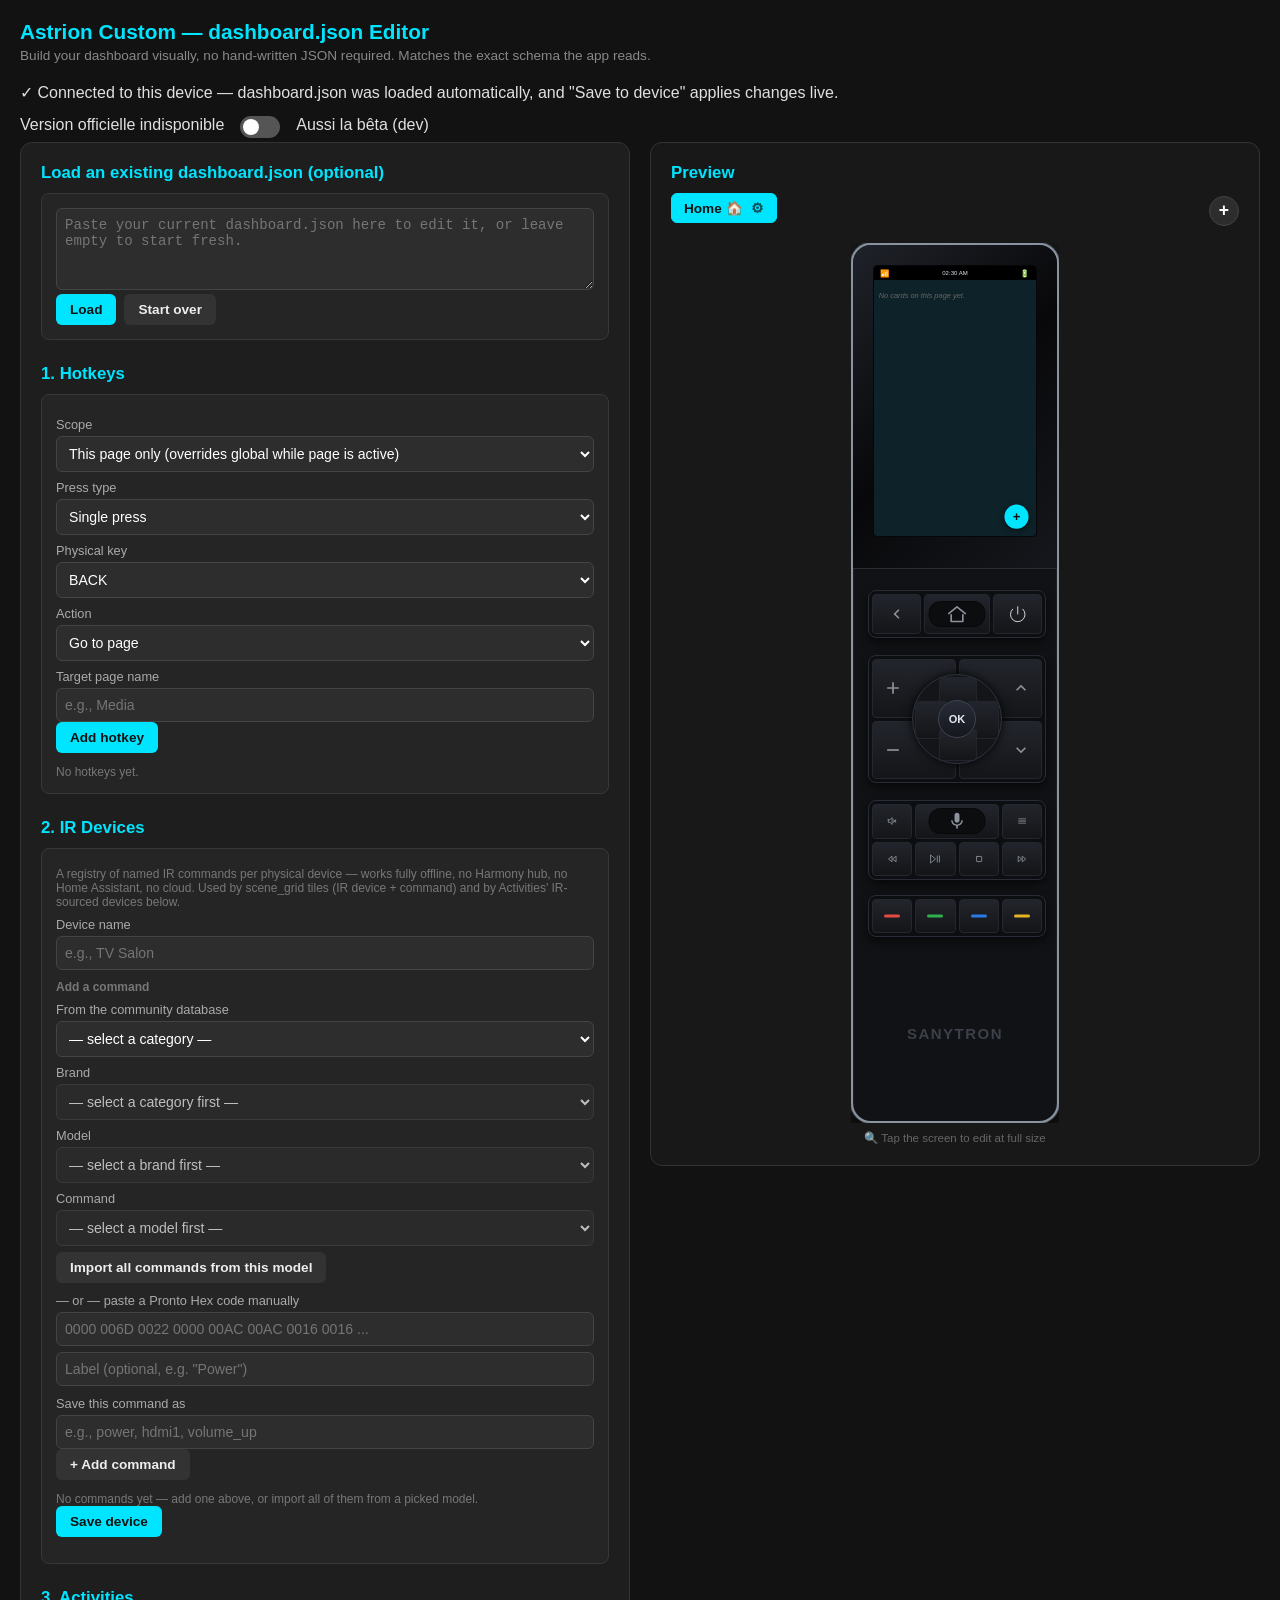
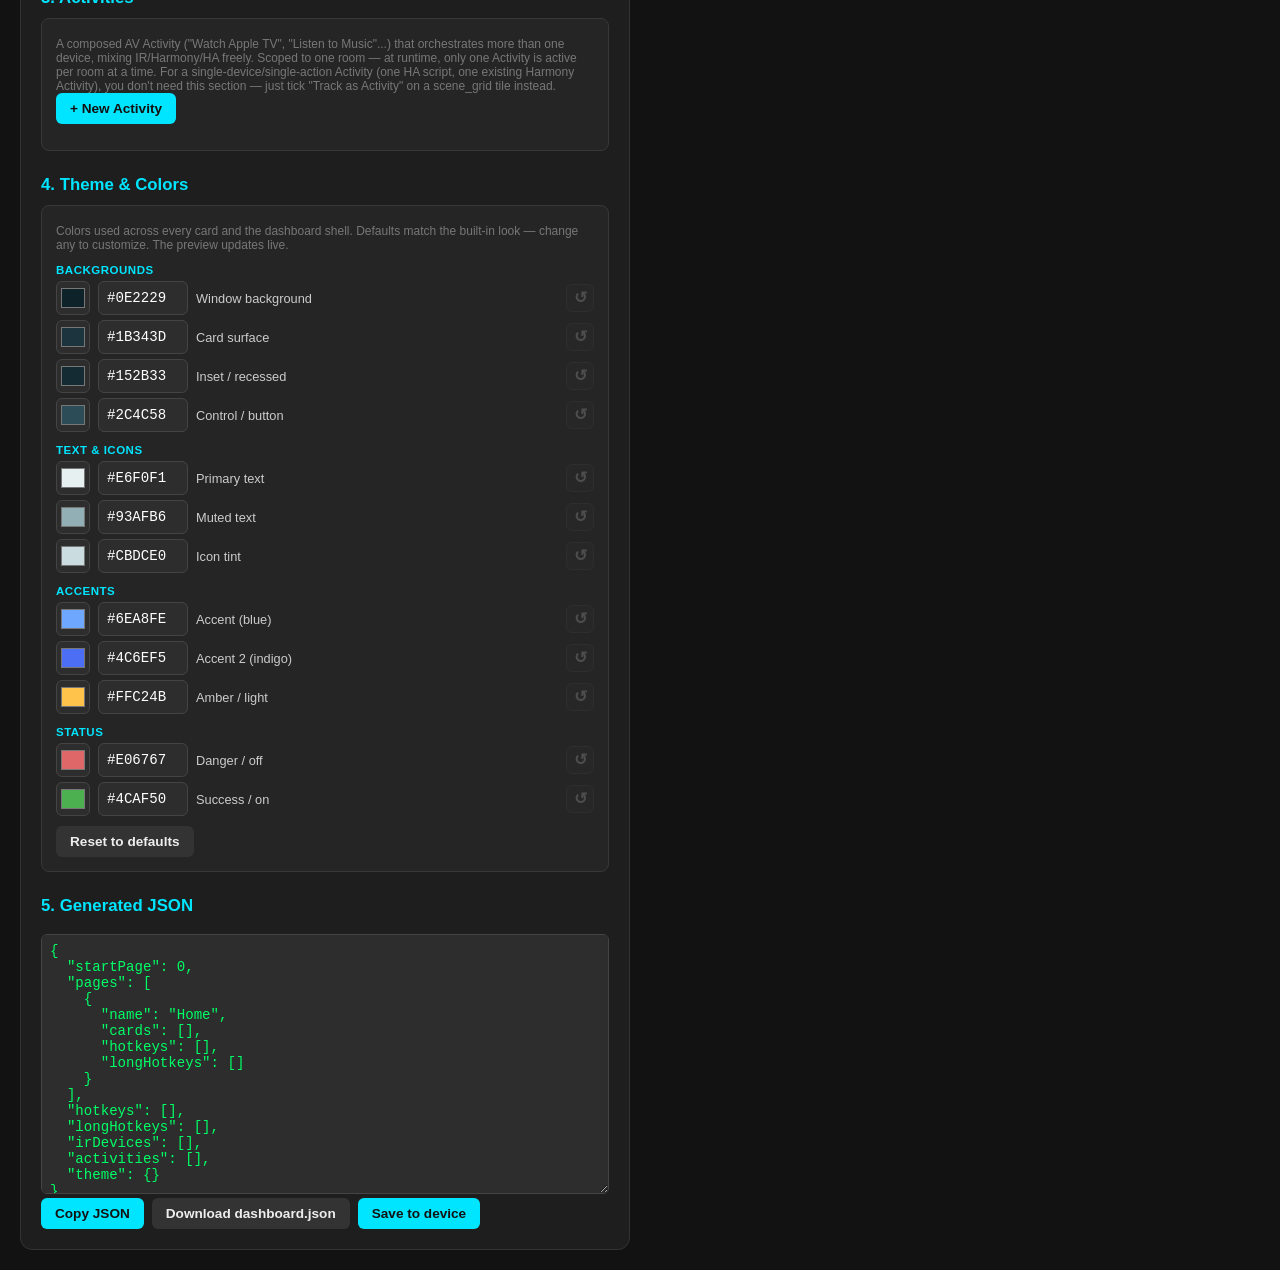
==== app/src/main/assets/docs/index.html @ e72d1cf0 "feat: local beta channel + in-app update notification, fix hotkey badge and version-check bugs" ====
<!DOCTYPE html>
<html lang="en">
<head>
  <meta charset="UTF-8">
  <meta name="viewport" content="width=device-width, initial-scale=1">
  <title>Astrion Custom — dashboard.json Editor</title>
  <link rel="stylesheet" href="styles.css">
</head>
<body>

<h1>Astrion Custom — dashboard.json Editor</h1>
<div class="subtitle">Build your dashboard visually, no hand-written JSON required. Matches the exact schema the app reads.</div>
<div id="deviceModeBanner" class="note" style="display:none"></div>

<div class="release-info-row" style="display:flex;align-items:center;gap:16px;margin-top:6px;flex-wrap:wrap;">
  <span id="stableBadge"></span>
  <label class="beta-switch">
    <input type="checkbox" id="betaToggle" onchange="toggleBetaBadge()">
    <span class="beta-slider"></span>
  </label>
  <span>Aussi la bêta (dev)</span>
  <span id="betaBadge" style="display:none"></span>
</div>

<div class="layout">
  <!-- LEFT PANE -->
  <div class="editor-pane">

    <h2>Load an existing dashboard.json (optional)</h2>
    <div class="section-box">
      <textarea id="importBox" rows="4" placeholder="Paste your current dashboard.json here to edit it, or leave empty to start fresh."></textarea>
      <div class="btn-row">
        <button onclick="importJson()">Load</button>
        <button class="secondary" onclick="resetAll()">Start over</button>
      </div>
    </div>

    <h2>1. Hotkeys</h2>
    <div class="section-box">
      <label>Scope</label>
      <select id="hkScope">
        <option value="page">This page only (overrides global while page is active)</option>
        <option value="global">Global (every page)</option>
      </select>

      <label>Press type</label>
      <select id="hkType">
        <option value="hotkeys">Single press</option>
        <option value="longHotkeys">Long press (~500ms hold)</option>
      </select>

      <label>Physical key</label>
      <select id="hkKey">
        <option>BACK</option><option>HOME</option><option>POWER</option>
        <option>VOLUME_UP</option><option>VOLUME_DOWN</option><option>MUTE</option>
        <option>PAGE_UP</option><option>PAGE_DOWN</option>
        <option>UP</option><option>DOWN</option><option>LEFT</option><option>RIGHT</option><option>CENTER</option>
        <option>VOICE</option><option>MAIN</option>
        <option>REWIND</option><option>PLAY</option><option>STOP</option><option>FASTFORWARD</option>
        <option>RED_BUTTON</option><option>GREEN_BUTTON</option><option>BLUE_BUTTON</option><option>YELLOW_BUTTON</option>
      </select>

      <label>Action</label>
      <select id="hkAction" onchange="updateHotkeyActionInputs()">
        <option value="page">Go to page</option>
        <option value="openOverlay">Open overlay (Settings / Active Activities)</option>
        <option value="openCurrentActivity">Return to current Activity (for one room)</option>
        <option value="service">Home Assistant service call</option>
        <option value="harmonyCommand">Harmony IR command (direct to hub)</option>
        <option value="harmonyActivity">Harmony activity (direct to hub)</option>
      </select>

      <div id="dynamicHotkeyInputs"></div>
      <div class="btn-row">
        <button id="addHotkeyBtn" onclick="addHotkey()">Add hotkey</button>
        <button id="cancelHotkeyEditBtn" class="secondary" style="display:none" onclick="cancelHotkeyEdit()">Cancel edit</button>
      </div>
      <div id="hotkeysList" style="margin-top:12px"></div>
    </div>

    <h2>2. IR Devices</h2>
    <div class="section-box">
      <div class="hint">
        A registry of named IR commands per physical device — works fully offline,
        no Harmony hub, no Home Assistant, no cloud. Used by scene_grid tiles
        (IR device + command) and by Activities' IR-sourced devices below.
      </div>

      <label>Device name</label>
      <input type="text" id="irDevName" placeholder="e.g., TV Salon">

      <div class="hint" style="margin-top:10px"><strong>Add a command</strong></div>
      <label>From the community database</label>
      <select id="irCategory" onchange="onIrCategoryChange()"><option value="">Loading…</option></select>
      <label>Brand</label>
      <select id="irBrand" onchange="onIrBrandChange()" disabled><option value="">— select a category first —</option></select>
      <label>Model</label>
      <select id="irModel" onchange="onIrModelChange()" disabled><option value="">— select a brand first —</option></select>
      <label>Command</label>
      <select id="irCommand" disabled><option value="">— select a model first —</option></select>
      <div class="btn-row" style="margin-top:6px">
        <button type="button" class="secondary" onclick="importAllIrCommands()">Import all commands from this model</button>
      </div>

      <label style="margin-top:10px">— or — paste a Pronto Hex code manually</label>
      <input type="text" id="irManualPronto" placeholder="0000 006D 0022 0000 00AC 00AC 0016 0016 ...">
      <input type="text" id="irManualLabel" placeholder='Label (optional, e.g. "Power")' style="margin-top:6px">

      <label style="margin-top:10px">Save this command as</label>
      <input type="text" id="irCommandId" placeholder="e.g., power, hdmi1, volume_up">
      <div class="btn-row">
        <button type="button" class="secondary" onclick="addIrCommand()">+ Add command</button>
      </div>

      <div id="irCommandsList" style="margin-top:12px"></div>
      <div class="btn-row">
        <button id="saveIrDeviceBtn" onclick="saveIrDevice()">Save device</button>
        <button id="cancelIrDeviceEditBtn" class="secondary" style="display:none" onclick="cancelIrDeviceEdit()">Cancel edit</button>
      </div>
      <div id="irDevicesList" style="margin-top:12px"></div>
    </div>

    <h2>3. Activities</h2>
    <div class="section-box">
      <div class="hint">
        A composed AV Activity ("Watch Apple TV", "Listen to Music"...) that
        orchestrates more than one device, mixing IR/Harmony/HA freely. Scoped
        to one room — at runtime, only one Activity is active per room at a
        time. For a single-device/single-action Activity (one HA script, one
        existing Harmony Activity), you don't need this section — just tick
        "Track as Activity" on a scene_grid tile instead.
      </div>
      <div class="btn-row">
        <button onclick="startActivityWizard()">+ New Activity</button>
      </div>
      <div id="activitiesList" style="margin-top:12px"></div>
    </div>

    <h2>4. Theme & Colors</h2>
    <div class="section-box" id="themeBox"></div>

    <h2>5. Generated JSON</h2>
    <textarea id="jsonOutput" readonly></textarea>
    <div class="btn-row">
      <button onclick="copyJson()">Copy JSON</button>
      <button class="secondary" onclick="downloadJson()">Download dashboard.json</button>
      <button id="saveToDeviceBtn" style="display:none" onclick="saveDashboardToDevice()">Save to device</button>
    </div>
  </div>

  <!-- RIGHT PANE -->
  <div class="preview-pane">
    <h2 style="margin-top:0">Preview</h2>
    <div class="ha-toolbar">
      <div id="tabs" class="tabs"></div>
      <button type="button" class="ha-icon-btn" title="Add page" onclick="openPageDialog(null)">+</button>
    </div>
    <div class="remote-frame-scale-wrap">
      <div class="remote-frame">

        <div class="remote-screen-container">
          <div class="remote-screen" onclick="openPreviewModal()">
            <div class="remote-screen-scaler">
              <div class="remote-status-bar">
                <span class="sb-wifi">📶</span>
                <span class="sb-time" id="sbTime">21:42</span>
                <span class="sb-battery">🔋</span>
              </div>
              <div id="content" class="remote-screen-content"></div>
              <button type="button" class="preview-add-fab" title="Add card" onclick="event.stopPropagation(); openCardDialog(null)">+</button>
            </div>
          </div>
        </div>

        <!-- Physical buttons below are decorative only (no on-click behaviour),
             same as the old remote.png photo — they mirror the real device's
             layout/labels but aren't part of the dashboard being edited. -->

        <!-- ZONE 1: back / home / power -->
        <div class="remote-zone-container remote-zone-1">
          <button class="hw-btn btn-retour btn-large30" title="Retour" data-hwkey="BACK">
            <svg viewBox="0 0 24 24" class="icon-fill"><path d="M15.41 16.59L10.83 12l4.58-4.59L14 6l-6 6 6 6 1.41-1.41z"/></svg>
          </button>
          <button class="hw-btn btn-home recessed-pill" title="Accueil" data-hwkey="HOME">
            <svg viewBox="0 0 24 24" class="icon-stroke">
              <path d="M2 11.5L12 3.5l10 8" />
              <path d="M5 13v8h14v-8" />
            </svg>
          </button>
          <button class="hw-btn btn-power" title="Alimentation" data-hwkey="POWER">
            <svg viewBox="0 0 24 24" class="icon-stroke" style="stroke-width: 1;">
              <line x1="12" y1="3" x2="12" y2="12" />
              <path d="M18.4 6.1a9 9 0 1 1-12.8 0" />
            </svg>
          </button>
        </div>

        <!-- ZONE 2: volume/nav quad + directional pad -->
        <div class="remote-zone-container remote-zone-2">
          <div class="quad-grid">
            <button class="hw-btn quad-btn top-left" title="Volume +" data-hwkey="VOLUME_UP">
              <svg viewBox="0 0 24 24" class="icon-fill"><path d="M19 13h-6v6h-2v-6H5v-2h6V5h2v6h6v2z"/></svg>
            </button>
            <button class="hw-btn quad-btn top-right" title="Page precedente" data-hwkey="PAGE_UP">
              <svg viewBox="0 0 24 24" class="icon-fill"><path d="M7.41 15.41L12 10.83l4.59 4.58L18 14l-6-6-6 6 1.41 1.41z"/></svg>
            </button>
            <button class="hw-btn quad-btn bottom-left" title="Volume -" data-hwkey="VOLUME_DOWN">
              <svg viewBox="0 0 24 24" class="icon-fill"><path d="M19 13H5v-2h14v2z"/></svg>
            </button>
            <button class="hw-btn quad-btn bottom-right" title="Page suivante" data-hwkey="PAGE_DOWN">
              <svg viewBox="0 0 24 24" class="icon-fill"><path d="M7.41 8.59L12 13.17l4.59-4.58L18 10l-6 6-6-6 1.41-1.41z"/></svg>
            </button>
          </div>
          <div class="hw-dpad">
            <button class="dpad-btn dpad-top" title="Haut" data-hwkey="UP"></button>
            <button class="dpad-btn dpad-right" title="Droite" data-hwkey="RIGHT"></button>
            <button class="dpad-btn dpad-left" title="Gauche" data-hwkey="LEFT"></button>
            <button class="dpad-btn dpad-bottom" title="Bas" data-hwkey="DOWN"></button>
            <button class="dpad-ok" data-hwkey="CENTER">OK</button>
          </div>
        </div>

        <!-- ZONE 3: media controls -->
        <div class="remote-zone-container remote-zone-3">
          <button class="hw-btn" title="Muet" data-hwkey="MUTE">
            <svg viewBox="0 0 24 24">
              <path d="M3 9h4l5-5v16l-5-5H3V9z" class="icon-stroke" /><path d="M16.59 12L14 9.41 15.41 8 18 10.59 20.59 8 22 9.41 19.41 12 22 14.59 20.59 16 18 13.41 15.41 16 14 14.59 16.59 12z" class="icon-fill" />
            </svg>
          </button>
          <button class="hw-btn btn-wide-micro recessed-pill" title="Microphone" data-hwkey="VOICE">
            <svg viewBox="0 0 24 24" class="icon-fill"><path d="M12 14c1.66 0 2.99-1.34 2.99-3L15 5c0-1.66-1.34-3-3-3S9 3.34 9 5v6c0 1.66 1.34 3 3 3zm5.3-3c0 3-2.54 5.1-5.3 5.1S6.7 14 6.7 11H5c0 3.41 2.72 6.23 6 6.72V21h2v-3.28c3.28-.48 6-3.3 6-6.72h-1.7z"/></svg>
          </button>
          <button class="hw-btn" title="Menu" data-hwkey="MAIN">
            <svg viewBox="0 0 24 24" class="icon-fill"><path d="M3 18h18v-2H3v2zm0-5h18v-2H3v2zm0-7v2h18V6H3z"/></svg>
          </button>
          <button class="hw-btn" title="Retour rapide" data-hwkey="REWIND">
            <svg viewBox="0 0 24 24" class="icon-stroke">
              <polygon points="11 18 3.5 12 11 6" />
              <polygon points="20.5 18 13 12 20.5 6" />
            </svg>
          </button>
          <button class="hw-btn btn-play-pause" title="Lecture / Pause" data-hwkey="PLAY">
            <svg viewBox="0 0 24 24">
              <polygon points="2 3 13 12 2 21" class="icon-stroke" />
              <rect x="16" y="4" width="2" height="16" rx="0.5" class="icon-fill" />
              <rect x="21" y="4" width="2" height="16" rx="0.5" class="icon-fill" />
            </svg>
          </button>
          <button class="hw-btn" title="Arrêt" data-hwkey="STOP">
            <svg viewBox="0 0 24 24" class="icon-stroke">
              <rect x="6" y="6" width="12" height="12" rx="1" />
            </svg>
          </button>
          <button class="hw-btn" title="Avance rapide" data-hwkey="FASTFORWARD">
            <svg viewBox="0 0 24 24" class="icon-stroke">
              <polygon points="13 18 20.5 12 13 6" />
              <polygon points="3.5 18 11 12 3.5 6" />
            </svg>
          </button>
        </div>

        <!-- ZONE 4: colour buttons -->
        <div class="remote-zone-container remote-zone-4">
          <button class="hw-btn btn-color-stripe stripe-red" data-hwkey="RED_BUTTON"></button>
          <button class="hw-btn btn-color-stripe stripe-green" data-hwkey="GREEN_BUTTON"></button>
          <button class="hw-btn btn-color-stripe stripe-blue" data-hwkey="BLUE_BUTTON"></button>
          <button class="hw-btn btn-color-stripe stripe-yellow" data-hwkey="YELLOW_BUTTON"></button>
        </div>

        <div class="sanytron-logo">SANYTRON</div>

      </div>
    </div>
    <div class="remote-tap-hint">🔍 Tap the screen to edit at full size</div>
    <div id="hotkeysInfo"></div>
  </div>
</div>

<div id="previewModal" class="preview-modal" onclick="if (event.target === this) closePreviewModal()">
  <div class="preview-modal-inner">
    <button class="preview-modal-close" onclick="closePreviewModal()">✕ Close</button>
    <div id="modalScreenSlot"></div>
  </div>
</div>

<div id="cardEditorModal" class="preview-modal" onclick="if (event.target === this) cancelCardEdit()">
  <div class="preview-modal-inner ha-dialog">
    <button class="preview-modal-close" onclick="cancelCardEdit()">✕ Close</button>
    <h2 style="margin-top:0" id="cardEditorTitle">Add card</h2>
    <div class="section-box">
      <label>Card type</label>
      <select id="cardTypeSelect" onchange="updateCardFormInputs()">
        <optgroup label="Common">
          <option value="title">Title (title)</option>
          <option value="light">Light (light)</option>
          <option value="switch">Switch (switch)</option>
          <option value="cover">Cover / Shutter (cover)</option>
          <option value="fan">Fan (fan)</option>
          <option value="climate">Climate (climate)</option>
          <option value="source_select">Source selector (source_select)</option>
          <option value="select">Select / dropdown (select)</option>
        </optgroup>
        <optgroup label="Grids">
          <option value="button_grid">Button grid (button_grid)</option>
          <option value="scene_grid">Scene grid (scene_grid)</option>
        </optgroup>
        <optgroup label="Remotes">
          <option value="apple_tv_remote">Apple TV remote (apple_tv_remote)</option>
          <option value="tv_remote">TV / media remote (tv_remote)</option>
        </optgroup>
        <optgroup label="Advanced (raw options)">
          <option value="clock_weather">Clock &amp; weather (clock_weather)</option>
          <option value="media_player">Media player (media_player)</option>
          <option value="camera">Camera (camera)</option>
          <option value="speaker_group">Speaker group (speaker_group)</option>
          <option value="monitor">System monitor (monitor)</option>
          <option value="picture_elements">Picture elements (picture_elements)</option>
          <option value="plex">Plex (plex)</option>
          <option value="row">Row layout (row)</option>
          <option value="vacuum">Vacuum (vacuum)</option>
          <option value="custom">Other / custom type…</option>
        </optgroup>
      </select>

      <div id="dynamicCardInputs"></div>
      <div class="btn-row">
        <button id="addCardBtn" onclick="addCardToPage()">Add card to page</button>
        <button id="cancelCardEditBtn" class="secondary" onclick="cancelCardEdit()">Cancel</button>
      </div>
    </div>
  </div>
</div>

<div id="pageDialogModal" class="preview-modal" onclick="if (event.target === this) closePageDialog()">
  <div class="preview-modal-inner ha-dialog">
    <button class="preview-modal-close" onclick="closePageDialog()">✕ Close</button>
    <h2 style="margin-top:0" id="pageDialogTitle">Add page</h2>
    <div class="section-box">
      <label>Page name</label>
      <input type="text" id="pageDialogName" placeholder="e.g., Living Room, Apple TV...">
      <label style="margin-top:10px">Parent page (optional)</label>
      <select id="pageDialogParent" onchange="onPageDialogParentChange()"></select>
      <div class="hint" style="margin-top:4px">Makes this a child page — navigate to it via a card's own "Page to open" (e.g. a scene_grid tile), and a physical button jumps back to the parent automatically.</div>
      <div id="pageDialogParentKeyRow" style="display:none">
        <label style="margin-top:10px">Return-to-parent button</label>
        <select id="pageDialogParentKey">
          <option>BACK</option><option>HOME</option><option>POWER</option>
          <option>VOLUME_UP</option><option>VOLUME_DOWN</option><option>MUTE</option>
          <option>PAGE_UP</option><option>PAGE_DOWN</option>
          <option>UP</option><option>DOWN</option><option>LEFT</option><option>RIGHT</option><option>CENTER</option>
          <option>VOICE</option><option>MAIN</option>
          <option>REWIND</option><option>PLAY</option><option>STOP</option><option>FASTFORWARD</option>
          <option>RED_BUTTON</option><option>GREEN_BUTTON</option><option>BLUE_BUTTON</option><option>YELLOW_BUTTON</option>
        </select>
        <div class="hint" style="margin-top:4px">Defaults to BACK. Pick a different button if BACK is already used for something else on this page, or if you'd rather reserve BACK entirely. If this page also binds its own hotkey on the chosen button, that hotkey wins and the parent-jump is skipped.</div>
      </div>
      <label class="inline-check" style="margin-top:10px"><input type="checkbox" id="pageDialogStart"> Start page (shown on launch)</label>
      <div class="btn-row" style="margin-top:12px">
        <button onclick="savePageDialog()">Save</button>
        <button class="secondary" onclick="closePageDialog()">Cancel</button>
        <button id="pageDialogDeleteBtn" class="danger" style="display:none" onclick="deletePageFromDialog()">Delete page</button>
      </div>
    </div>
  </div>
</div>

<div id="activityWizardModal" class="preview-modal" onclick="if (event.target === this) closeActivityWizard()">
  <div class="preview-modal-inner ha-dialog">
    <button class="preview-modal-close" onclick="closeActivityWizard()">✕ Close</button>
    <h2 style="margin-top:0" id="activityWizardTitle">New Activity</h2>
    <div id="wizStepLabel" class="hint" style="margin-bottom:10px"></div>
    <div class="section-box">
      <div id="wizBody"></div>
      <div class="btn-row" style="margin-top:14px">
        <button id="wizBackBtn" class="secondary" onclick="wizardBack()">Back</button>
        <button id="wizNextBtn" onclick="wizardNext()">Next</button>
        <button id="wizSaveBtn" style="display:none" onclick="saveActivityWizard()">Save Activity</button>
      </div>
    </div>
  </div>
</div>

<div id="iconPickerModal" class="preview-modal" onclick="if (event.target === this) closeIconPicker()">
  <div class="preview-modal-inner icon-picker-inner">
    <button class="preview-modal-close" onclick="closeIconPicker()">✕ Close</button>
    <h2 style="margin-top:0">Choose an icon</h2>
    <div class="hint">Icons already uploaded via the "Icons" section on the device's home page (<code>/</code>).</div>
    <div id="iconPickerGrid" class="icon-picker-grid"></div>
  </div>
</div>

<div id="toast" class="toast"></div>

<script src="js/mocks.js"></script>
<script src="js/pages.js"></script>
<script src="js/cards.js"></script>
<script src="js/harmony.js"></script>
<script src="js/hotkeys.js"></script>
<script src="js/ir.js"></script>
<script src="js/activities.js"></script>
<script src="js/theme.js"></script>
<script src="js/export.js"></script>
<script src="js/preview.js"></script>
<script src="js/device.js"></script>
<script>initEditor(); loadStableBadge();</script>
</body>
</html>
---- app/src/main/assets/docs/styles.css ----
body { font-family: -apple-system, BlinkMacSystemFont, "Segoe UI", Roboto, sans-serif; background: #121212; color: #e0e0e0; margin: 0; padding: 20px; }
  h1 { font-size: 1.3rem; color: #00E5FF; margin: 0 0 4px; }
  .subtitle { color: #888; font-size: 0.85rem; margin-bottom: 20px; }
  .layout { display: flex; gap: 20px; align-items: flex-start; }
  .editor-pane, .preview-pane { flex: 1; background: #1e1e1e; border: 1px solid #333; border-radius: 12px; padding: 20px; min-width: 0; }
  .preview-pane { position: sticky; top: 20px; background: #181818; }
  .beta-switch { position: relative; display: inline-block; width: 40px; height: 22px; }
  .beta-switch input { opacity: 0; width: 0; height: 0; }
  .beta-slider { position: absolute; inset: 0; background-color: #555; transition: .2s; border-radius: 22px; cursor: pointer; }
  .beta-slider:before { position: absolute; content: ""; height: 16px; width: 16px; left: 3px; bottom: 3px; background-color: #fff; transition: .2s; border-radius: 50%; }
  .beta-switch input:checked + .beta-slider { background-color: #00E5FF; }
  .beta-switch input:checked + .beta-slider:before { transform: translateX(18px); }
  h2 { color: #00E5FF; font-size: 1.05rem; margin: 24px 0 10px; }
  h2:first-child { margin-top: 0; }
  label { font-size: 0.8rem; color: #aaa; display: block; margin: 8px 0 4px; }
  input, select, textarea { width: 100%; padding: 8px; background: #2d2d2d; border: 1px solid #444; color: #fff; border-radius: 6px; box-sizing: border-box; font-size: 0.88rem; }
  textarea { font-family: monospace; resize: vertical; }
  button { background: #00E5FF; color: #121212; border: none; padding: 8px 14px; border-radius: 6px; font-weight: 600; cursor: pointer; font-size: 0.85rem; margin-top: 0px; }
  button:hover { background: #00b8cc; }
  button.secondary { background: #333; color: #eee; }
  button.secondary:hover { background: #444; }
  button.danger { background: #3a2222; color: #ff8a8a; }
  button.danger:hover { background: #4a2a2a; }
  /* Toast — slide-up notification replacing modal alert() for transient
     confirmations like "Save to device". Stays out of the way (fixed
     bottom-center, non-blocking) and auto-dismisses. */
  .toast {
    position: fixed; bottom: 24px; left: 50%;
    transform: translateX(-50%) translateY(140%);
    background: #2d2d2d; color: #fff; border: 1px solid #444;
    border-left: 4px solid #00E5FF; padding: 12px 18px; border-radius: 8px;
    font-size: 0.85rem; max-width: 90vw; box-shadow: 0 6px 24px rgba(0,0,0,0.55);
    z-index: 10000; opacity: 0; pointer-events: none;
    transition: transform 0.3s ease, opacity 0.3s ease;
  }
  .toast.show { transform: translateX(-50%) translateY(0); opacity: 1; }
  .toast.error { border-left-color: #ff5252; }
  .section-box { background: #252525; padding: 14px; border-radius: 8px; border: 1px solid #383838; margin-bottom: 14px; }
  .row { display: flex; gap: 10px; }
  .row > * { flex: 1; }
  .ha-toolbar { display: flex; align-items: center; gap: 8px; margin-bottom: 14px; }
  .ha-toolbar .tabs { margin-bottom: 0; flex: 1; }
  .ha-icon-btn { background: #2d2d2d; color: #fff; border: 1px solid #444; border-radius: 50%; width: 30px; height: 30px; padding: 0; line-height: 1; font-size: 1.1rem; flex-shrink: 0; }
  .ha-icon-btn:hover { background: #383838; }
  .tabs { display: flex; gap: 8px; margin-bottom: 14px; overflow-x: auto; padding-bottom: 6px; }
  .tab { background: #2d2d2d; border: 1px solid #444; padding: 6px 12px; cursor: pointer; border-radius: 6px; color: #fff; white-space: nowrap; font-size: 0.85rem; display: flex; align-items: center; gap: 8px; }
  .tab.active { background: #00E5FF; color: #121212; font-weight: bold; border-color: #00E5FF; }
  .tab-settings { opacity: 0.7; }
  .tab-settings:hover { opacity: 1; }
  .tab.active .tab-settings { color: #121212; }
  /* Drag-to-reorder page tabs — same visual language as the card reorder
     affordances below (.ha-draggable-card), just applied to the tab bar. */
  .tab[draggable="true"] { cursor: grab; }
  .tab[draggable="true"]:active { cursor: grabbing; }
  .tab.dragging { opacity: 0.4; }
  .tab.drag-over { outline: 2px dashed #00E5FF; outline-offset: 2px; }
  /* Card dialog (add/edit) and page dialog reuse .preview-modal, just wider
     and left-aligned like the rest of the form fields, mirroring the way
     Home Assistant edits a card in a dedicated dialog rather than inline. */
  .ha-dialog { width: min(520px, 90vw); max-height: 85vh; overflow-y: auto; text-align: left; }
  .inline-check { display: flex; align-items: center; gap: 8px; font-size: 0.85rem; color: #ccc; }
  .inline-check input { width: auto; }
  /* Drag-and-drop card reordering in the preview, same interaction as
     dragging a card to a new position in the HA dashboard editor. */
  .ha-draggable-card { cursor: grab; transition: opacity 0.15s ease; }
  .ha-draggable-card.dragging { opacity: 0.4; }
  .ha-draggable-card.drag-over { outline: 2px dashed #00E5FF; outline-offset: 2px; border-radius: 8px; }
  /* Wraps each preview card so card-title (below) can float over a corner
     without affecting layout. NO padding/border/background here on purpose:
     every real card type already draws its own background/radius/padding
     1:1 from Card.kt-equivalent dp values (.preview-cover, .preview-light,
     .preview-climate, etc.) — an extra box here doesn't exist on-device and
     was inflating each card's height, throwing off how many actually fit on
     screen before scrolling. margin-bottom matches PageContent's real
     Arrangement.spacedBy(10.dp) between cards.[cite: 1] */
  .card { position: relative; margin-bottom: 10px; }
  /* Edit/remove affordance for the builder only — never shown on-device.
     Floats over the card's own corner instead of a full-width bar so it
     costs zero extra vertical space (unlike the wrapper above, this WOULD
     throw off the "how many cards fit" preview if it pushed content down).[cite: 1] */
  .card-title {
    position: absolute; top: 4px; right: 4px; z-index: 2;
    background: rgba(0,0,0,0.6); border-radius: 6px; padding: 3px 7px;
    font-size: 0.62rem; color: #aaa; text-transform: uppercase;
    display: flex; align-items: center; gap: 7px; line-height: 1;
  }
  .list-item { background: #1c1c1c; border: 1px solid #333; border-radius: 6px; padding: 8px 10px; margin-bottom: 6px; display: flex; justify-content: space-between; align-items: center; font-size: 0.85rem; gap: 8px; }
  .list-item .remove { color: #ff8a8a; cursor: pointer; font-weight: bold; flex-shrink: 0; }
  .card-title .remove { cursor: pointer; color: #ccc; }
  .card-title .remove:hover { color: #fff; }
  .hotkeys-badge { background: #0d2b30; border: 1px solid #00E5FF; padding: 8px 10px; border-radius: 6px; margin-bottom: 10px; font-size: 0.78rem; }
  .hint { font-size: 0.75rem; color: #777; margin-top: 4px; }
  .hint-row { display: flex; flex-wrap: wrap; gap: 4px 16px; }
  .hint-row .inline-check { display: flex; align-items: center; gap: 6px; font-size: 0.8rem; color: #ccc; margin: 0; }
  .hint-row .inline-check input { margin: 0; }
  #jsonOutput { height: 260px; margin-top: 8px; color: #00ff66; }
  .btn-row { display: flex; gap: 8px; flex-wrap: wrap; }
  .btn-row button { margin-top: 0; }

  /* Toggle switches instead of native checkboxes — same HTML (plain
     <input type="checkbox">), just restyled, so every existing checkbox in
     the app (card option forms, hotkeys, page dialog...) picks this up with
     no markup changes needed. */
  input[type="checkbox"] {
    -webkit-appearance: none; -moz-appearance: none; appearance: none;
    width: 38px !important; height: 22px !important; min-width: 38px;
    background: #3a3a3a; border: 1px solid #4a4a4a; border-radius: 999px;
    position: relative; cursor: pointer; padding: 0; margin: 0;
    vertical-align: middle; flex-shrink: 0; box-sizing: border-box;
    transition: background 0.15s ease, border-color 0.15s ease;
  }
  input[type="checkbox"]::before {
    content: ''; position: absolute; top: 1px; left: 1px;
    width: 18px; height: 18px; border-radius: 50%;
    background: #ccc;
    transition: transform 0.15s ease, background 0.15s ease;
  }
  input[type="checkbox"]:hover { border-color: #666; }
  input[type="checkbox"]:checked { background: #00E5FF; border-color: #00E5FF; }
  input[type="checkbox"]:checked::before { transform: translateX(16px); background: #121212; }
  input[type="checkbox"]:focus-visible { outline: 2px solid #00E5FF; outline-offset: 2px; }

  /* Device-frame preview: a fully HTML/CSS recreation of the physical
     SANYTRON remote (replaces the old remote.png photo overlay — no more
     measuring crop coordinates on a photo, the frame's own dimensions ARE
     the source of truth). App content renders inside .remote-screen, sized
     to the real HA100 resolution (480x800) via .remote-screen-scaler below,
     status bar included, so the preview matches what actually runs
     on-device. Tap the screen to expand it into a larger modal — editing at
     the small in-frame size isn't practical.[cite: 1] */

  /* remote_test.html (the source for this whole block) had a page-wide
     `* { box-sizing: border-box; }` reset that didn't carry over when this
     was merged into the builder's own styles.css (which sets box-sizing
     per-rule instead of globally). Every width/height value below assumes
     border-box — without this, padding/border were adding ON TOP of the
     specified sizes instead of being included in them, so .remote-frame
     rendered 212x884 instead of 208x880, .remote-screen-container 240px
     wide instead of 208px, each zone 186px instead of 178px, etc. — the
     screen and every button progressively drifting out of position/off the
     edge. Scoped to this subtree only, not added to the rest of the file.
     .remote-screen is listed separately (not just covered by ".remote-frame
     *") because openPreviewModal() moves it out into #modalScreenSlot,
     outside .remote-frame entirely — without its own explicit entry here it
     would silently lose border-box the moment it's expanded.[cite: 1] */
  .remote-frame-scale-wrap, .remote-frame, .remote-frame *,
  .remote-screen, .remote-screen * { box-sizing: border-box; }

  /* .remote-frame is a fixed 208x880px design (matches the physical device's
     proportions) — this wrapper scales it via updateRemoteFrameScale()
     (preview.js) to fit whatever width is actually available, using a CSS
     transform + a JS-measured height (deliberately not `aspect-ratio`: that
     turned out unreliable across browsers/webviews for the old remote.png
     crop and cost a debugging round-trip, so this preview avoids it
     entirely). Never scales up past 1:1 (see updateRemoteFrameScale).[cite: 1] */
  .remote-frame-scale-wrap { width: 100%; max-width: 208px; margin: 0 auto; overflow: hidden; }
  .remote-frame {
    width: 208px; height: 880px;
    transform-origin: top left;
    position: relative;
    background: #111215; border-radius: 20px; border: 2px solid #8a94a0;
    box-shadow: 0 0 0 1px #4a525d, 0 25px 60px rgba(0, 0, 0, 0.95), inset 0 1px 2px rgba(255, 255, 255, 0.2);
    user-select: none; overflow: hidden;
  }

  .remote-screen-container {
    position: absolute; top: 0; left: 0; width: 100%; height: 324px;
    background: linear-gradient(135deg, #1f2229 0%, #08080a 50%, #15171c 100%);
    padding: 20px 16px 32px 16px;
    border-bottom: 1px solid #2a2d35;
    display: flex; justify-content: center;
  }
  /* Pure clipping/sizing box (164x272px at the frame's native 208px width) —
     does NOT size any content itself; .remote-screen-scaler below does
     that, always at the device's true dp size, then gets scaled down/up by
     updateRemoteScreenScale() (preview.js) via a CSS transform to exactly
     fill whatever pixel width this box currently has (164px in-frame, 349px
     expanded, or anything in between on window resize). That's what keeps
     every child element's raw-px sizing (copied 1:1 from the app's dp/sp
     values, e.g. .pc-icon's 42px = CoverIcon's 42.dp) proportionally
     correct at ANY preview size, not just one specific width.[cite: 1] */
  .remote-screen {
    width: 164px; height: 272px;
    overflow: hidden; border-radius: 4px;
    background: var(--bg); border: 1px solid #050608;
    cursor: zoom-in;
    display: flex; flex-direction: column;
  }
  /* True dp size of the device's screen: 480x800px physical ÷ its active
     density (Settings -> Developer options -> "Override density" if set,
     else the physical density; check both with `adb shell wm density`).
     Currently 480px / (220/160) ≈ 349dp wide, 800/(220/160) ≈ 582dp tall.
     If you change the device's density override, recompute both the same
     way (this is independent of the frame's own 164x272 screen cutout size
     above — it's the app's real dp canvas, always 480:800 in proportion).[cite: 1] */
  .remote-screen-scaler {
    width: 349px; height: 582px;
    transform-origin: top left;
    display: flex; flex-direction: column;
    flex-shrink: 0; /* belt-and-braces: never let flex contexts resize this away from its true dp size, which the scale-factor maths above assumes */
    position: relative; /* anchors .preview-add-fab below */
  }
  /* Floating "+" button, fixed to the bottom-right corner of the screen
     itself (not the scrolling card list) so it's visible the instant the
     preview is opened — same spot/role as the FAB in the Home Assistant
     dashboard editor. Sized in the same true-dp px scale as everything else
     here, so it stays proportionally correct at thumbnail or expanded size. */
  .preview-add-fab {
    position: absolute; right: 16px; bottom: 16px; z-index: 5;
    width: 52px; height: 52px; border-radius: 50%;
    background: #00E5FF; color: #121212; border: none;
    font-size: 28px; font-weight: 600; line-height: 1;
    display: flex; align-items: center; justify-content: center;
    box-shadow: 0 4px 14px rgba(0,0,0,0.5);
    cursor: pointer; padding: 0;
  }
  .preview-add-fab:hover { background: #00b8cc; }
  /* Sized to match TopStatusBar.kt exactly: 30dp height, 14dp horizontal
     padding, 13sp clock text, 16dp wifi/battery icons.[cite: 1] */
  .remote-status-bar {
    flex: 0 0 auto; height: 30px; background: #000;
    display: grid; grid-template-columns: 1fr auto 1fr; align-items: center;
    box-sizing: border-box; padding: 0 14px; font-size: 13px; color: #dfe6ea;
    font-variant-numeric: tabular-nums;
  }
  .remote-status-bar .sb-wifi, .remote-status-bar .sb-battery { font-size: 16px; }
  .remote-status-bar .sb-wifi { justify-self: start; }
  .remote-status-bar .sb-time { justify-self: center; }
  .remote-status-bar .sb-battery { justify-self: end; }
  /* Matches PageContent's real padding: 10dp horizontal, 8dp vertical.[cite: 1] */
  .remote-screen-content { flex: 1; overflow-y: auto; overflow-x: hidden; padding: 8px 10px; box-sizing: border-box; }
  .remote-tap-hint { text-align: center; font-size: 0.72rem; color: #666; margin-top: 8px; }

  /* --- physical buttons: mirror the real remote's layout/labels; no
     on-click behaviour (nothing to trigger from a builder preview), but
     hover/focus glow the same cyan as the real device's touch feedback, and
     data-hwkey buttons get a persistent glow when a hotkey is already bound
     to them — see updateHardwareKeyHighlights() in hotkeys.js. --- */
  .hw-btn {
    background: linear-gradient(180deg, #22252c 0%, #141518 100%);
    color: #8c929c; border: 1px solid #25272e; border-radius: 4px; cursor: default;
    display: flex; align-items: center; justify-content: center; position: relative;
    min-width: 0; min-height: 0;
  }
  .hw-btn svg { width: 20px; height: 20px; z-index: 2; }
  .icon-stroke { fill: none; stroke: currentColor; stroke-width: 2; stroke-linecap: round; stroke-linejoin: round; }
  .icon-fill { fill: currentColor; stroke: none; }
  .hw-btn.btn-large30 svg { width: 30px; height: 30px; }
  .hw-btn.btn-play-pause svg { width: 14px; height: 14px; }
  .recessed-pill::before {
    content: ''; position: absolute; width: 55px; height: 24px; border-radius: 12px;
    background: #0c0d0f; border: 1px solid #08080a;
    top: 50%; left: 50%; transform: translate(-50%, -50%); z-index: 1;
  }
  .hw-btn:hover, .hw-btn:focus,
  .dpad-btn:hover, .dpad-btn:focus,
  .dpad-ok:hover, .dpad-ok:focus {
    background: linear-gradient(180deg, #333844 0%, #1f2229 100%);
    color: #ffffff; border-color: #00e5ff;
    box-shadow: 0 0 8px rgba(0, 229, 255, 0.4);
  }
  /* Bound to a short-press hotkey (global or on the active page). */
  .hw-btn.hw-assigned, .dpad-btn.hw-assigned, .dpad-ok.hw-assigned {
    border-color: #00e5ff;
    box-shadow: 0 0 6px rgba(0, 229, 255, 0.45);
  }
  /* Bound to a long-press hotkey ONLY (no short-press binding). */
  .hw-btn.hw-assigned-long-only, .dpad-btn.hw-assigned-long-only, .dpad-ok.hw-assigned-long-only {
    border-color: #e6b422;
    box-shadow: 0 0 6px rgba(230, 180, 34, 0.45);
  }
  /* Layered on top of hw-assigned when a button has BOTH a short- and a
     long-press binding, so the amber ring reads as "plus a long-press",
     rather than overriding the cyan short-press glow entirely. */
  .hw-btn.hw-has-long, .dpad-btn.hw-has-long, .dpad-ok.hw-has-long {
    outline: 2px solid #e6b422; outline-offset: 1px;
  }

  .remote-zone-container {
    background: #0d0e11; border: 1px solid #282c36; border-radius: 8px; padding: 3px;
    box-shadow: 0 4px 10px rgba(0, 0, 0, 0.6);
    position: absolute; left: 15px; width: 178px;
  }
  .remote-zone-1 { top: 345px; height: 48px; display: flex; justify-content: space-between; gap: 3px; }
  .btn-retour { flex: 1; height: 100%; }
  .btn-home { flex: 1.8; height: 100%; border-radius: 4px; }
  .btn-power { flex: 1; height: 100%; color: #fff; }

  .remote-zone-2 { top: 410px; height: 128px; position: absolute; }
  .quad-grid {
    display: grid; grid-template-columns: 1fr 1fr; grid-template-rows: 1fr 1fr; gap: 3px;
    width: 100%; height: 100%; background: transparent; border: none; padding: 0; box-shadow: none;
  }
  .quad-btn { border-radius: 4px; font-size: 13px; font-weight: 600; }
  .top-left { justify-content: flex-start; padding-left: 10px; }
  .top-right { justify-content: flex-end; padding-right: 10px; }
  .bottom-left { justify-content: flex-start; padding-left: 10px; }
  .bottom-right { justify-content: flex-end; padding-right: 10px; }

  /* CORRECTION DU DÉCALAGE : Centrage parfait via transform identique à remote_test.html[cite: 3] */
  .hw-dpad {
    position: absolute; 
    top: 50%; 
    left: 50%;
    transform: translate(-50%, -50%);
    width: 90px; height: 90px; border-radius: 50%; background: #141518;
    border: 1px solid #2d3340; box-shadow: 0 0 10px rgba(0, 0, 0, 0.9);
    z-index: 2; overflow: hidden;
  }
  .dpad-btn {
    position: absolute; background: linear-gradient(180deg, #22252c 0%, #141518 100%);
    border: 1px solid #22252c; display: flex; align-items: center; justify-content: center; color: #8c929c;
  }
  .dpad-top { top: 2px; left: 26px; width: 38px; height: 32px; border-radius: 4px 4px 2px 2px; }
  .dpad-bottom { bottom: 2px; left: 26px; width: 38px; height: 32px; border-radius: 2px 2px 4px 4px; }
  .dpad-left { top: 26px; left: 2px; width: 32px; height: 38px; border-radius: 4px 2px 2px 4px; }
  .dpad-right { top: 26px; right: 2px; width: 32px; height: 38px; border-radius: 2px 4px 4px 2px; }
  .dpad-btn svg { width: 16px; height: 16px; }
  .dpad-ok {
    position: absolute; top: 50%; left: 50%; transform: translate(-50%, -50%);
    width: 38px; height: 38px; border-radius: 50%;
    background: linear-gradient(180deg, #282c37 0%, #15171d 100%);
    border: 1px solid #3d4352; color: #e2e8f0; font-weight: 600; font-size: 11px;
    display: flex; align-items: center; justify-content: center; z-index: 3;
  }

  .remote-zone-3 {
    top: 555px; height: 80px; display: grid;
    grid-template-columns: repeat(4, 1fr); grid-template-rows: repeat(2, 1fr); gap: 3px;
  }
  .btn-wide-micro { grid-column: span 2; border-radius: 4px; }

  .remote-zone-4 { top: 650px; height: 42px; display: grid; grid-template-columns: repeat(4, 1fr); gap: 3px; }
  .btn-color-stripe { position: relative; }
  .btn-color-stripe::after {
    content: ''; position: absolute; width: 16px; height: 3px; border-radius: 2px;
    top: 50%; left: 50%; transform: translate(-50%, -50%);
  }
  .stripe-red::after { background: #e54d42; }
  .stripe-green::after { background: #2fb04a; }
  .stripe-blue::after { background: #287be6; }
  .stripe-yellow::after { background: #e6b422; }

  .sanytron-logo {
    position: absolute; top: 780px; left: 50%; transform: translateX(-50%);
    font-weight: 800; font-size: 15px; letter-spacing: 1.5px; color: #3b4049;
  }

  /* Expanded modal view — the same .remote-screen node is moved in here on
     click, so no rendering logic is duplicated.[cite: 1] */
  .preview-modal { display: none; position: fixed; inset: 0; background: rgba(0,0,0,0.7); z-index: 1000; align-items: center; justify-content: center; }
  .preview-modal.open { display: flex; }
  .preview-modal-inner { position: relative; background: #181818; border: 1px solid #333; border-radius: 12px; padding: 24px; }
  .preview-modal-close { position: absolute; top: 10px; right: 10px; z-index: 10; background: #333; color: #eee; border: none; border-radius: 6px; padding: 5px 11px; cursor: pointer; font-size: 0.9rem; }
  /* Same 349x582dp size as .remote-screen-scaler above (their maths live
     next to that rule) — makes updateRemoteScreenScale() apply a scale of
     ~1 here, so the modal renders crisp instead of visibly scaled. Overrides
     the frame's 164x272 in-frame cutout size, which is meaningless once
     .remote-screen is moved out into the modal (see openPreviewModal).[cite: 1] */
  .remote-screen.expanded { width: 349px; height: 582px; cursor: default; }

  /* Icon field: text input (still editable by hand) + a live thumbnail +
     "Choose…" button that opens the icon-picker modal below. The thumbnail
     and picker both only resolve when the builder is served by the device
     itself (see iconUrl() in cards.js) — harmless no-ops otherwise.[cite: 1] */
  .icon-field-row { display: flex; gap: 8px; align-items: center; }
  .icon-field-row input { flex: 1; }
  .icon-field-thumb { width: 34px; height: 34px; flex: 0 0 auto; border-radius: 7px; background: #2d2d2d; object-fit: contain; padding: 3px; box-sizing: border-box; display: none; }
  .icon-field-thumb.shown { display: block; }
  .icon-field-row button.secondary { margin-top: 0; flex: 0 0 auto; white-space: nowrap; }

  .icon-picker-inner { width: 380px; max-width: 90vw; }
  .icon-picker-grid { display: grid; grid-template-columns: repeat(auto-fill, minmax(68px, 1fr)); gap: 10px; max-height: 360px; overflow-y: auto; margin-top: 10px; }
  .icon-picker-item { display: flex; flex-direction: column; align-items: center; gap: 4px; cursor: pointer; padding: 8px 4px; border-radius: 8px; background: #202020; border: 1px solid #333; }
  .icon-picker-item:hover { background: #2a2a2a; border-color: #00E5FF; }
  .icon-picker-item img { width: 36px; height: 36px; object-fit: contain; background: #2d2d2d; border-radius: 7px; padding: 4px; box-sizing: border-box; }
  .icon-picker-item span { font-size: 0.65rem; color: #aaa; max-width: 68px; overflow: hidden; text-overflow: ellipsis; white-space: nowrap; }
  .icon-picker-empty, .icon-picker-error { color: #888; font-size: 0.82rem; padding: 20px 4px; text-align: center; }

  /* Real cards never show their config type name, edit/remove icons, or
     entity id — only the zoomed/expanded view (an editing aid) does.[cite: 1] */
  .remote-screen:not(.expanded) .card-title,
  .remote-screen:not(.expanded) .hint {
    display: none;
  }

  .preview-apple-remote, .preview-tv-remote { background: var(--card); border-radius: 24px; padding: 20px; display: flex; flex-direction: column; align-items: center; gap: 18px; max-width: 260px; margin: 0 auto; }
  .preview-trackpad { width: 160px; height: 160px; background: var(--control); border-radius: 50%; position: relative; display: flex; align-items: center; justify-content: center; }
  .preview-inner-select { width: 46px; height: 46px; background: var(--control); border-radius: 50%; opacity: 0.7; }
  .preview-row-buttons { display: flex; justify-content: space-around; width: 100%; gap: 10px; }
  .preview-pill { background: var(--control); border-radius: 50px; padding: 8px 16px; font-size: 12px; color: var(--text); }
  .preview-play-btn { width: 44px; height: 44px; background: var(--control); border-radius: 50%; display: flex; align-items: center; justify-content: center; color: var(--text); }
  .preview-grid { display: grid; gap: 8px; min-width: 0; }
  .preview-tile { background: #2a2a2a; border-radius: 8px; padding: 10px; font-size: 0.82rem; text-align: center; min-width: 0; overflow: hidden; text-overflow: ellipsis; white-space: nowrap; box-sizing: border-box; }

  /* scene_grid / button_grid tiles — sized to match the real on-device tile
     dp values 1:1 (see SceneGridCard.kt / ButtonGridCard.kt), same convention
     as the other preview-* card styles below.[cite: 1] */
  .preview-scene-tile, .preview-button-tile {
    display: flex; flex-direction: column; align-items: center; justify-content: center;
    border-radius: 14px; box-sizing: border-box; padding: 6px; overflow: hidden; min-width: 0;
  }
  .preview-scene-tile.has-icon, .preview-button-tile.has-icon { height: 74px; }
  .preview-scene-tile.no-icon { height: 58px; }
  .preview-scene-tile.fill { height: 120px; }
  .preview-button-tile.has-icon { height: 68px; }
  .preview-button-tile.no-icon { height: 48px; }
  .preview-scene-tile .st-icon, .preview-scene-tile .st-icon-spacer { width: 28px; height: 28px; object-fit: contain; flex: 0 0 auto; }
  .preview-scene-tile.fill .st-icon { width: 100%; height: 100%; object-fit: contain; flex: 1 1 auto; }
  .preview-button-tile .bt-icon { width: 32px; height: 32px; object-fit: contain; flex: 0 0 auto; margin-bottom: 4px; }
  .preview-scene-tile .st-label {
    font-size: 12px; font-weight: 500; text-align: center; margin-top: 6px; max-width: 100%;
    white-space: nowrap; overflow: hidden; text-overflow: ellipsis;
  }
  .preview-scene-tile.no-icon .st-label { font-size: 15px; margin-top: 0; }
  .preview-button-tile .bt-label {
    color: var(--text); font-size: 12px; font-weight: 500; text-align: center; max-width: 100%;
    white-space: nowrap; overflow: hidden; text-overflow: ellipsis;
  }
  .preview-button-tile.no-icon { background: var(--control); }
  .preview-button-tile.has-icon { background: var(--control); }
  .preview-button-tile.no-icon .bt-label { font-size: 15px; }

  /* cover card — mirrors CoverCard.kt's 3 layouts (default / horizontal / vertical)[cite: 1] */
  .preview-cover { border-radius: 18px; background: var(--card); padding: 12px 14px; box-sizing: border-box; }
  .preview-cover.layout-horizontal { display: flex; align-items: center; gap: 12px; }
  .preview-cover.layout-default { display: flex; flex-direction: column; gap: 12px; }
  .preview-cover.layout-vertical { display: flex; flex-direction: column; align-items: center; gap: 8px; }
  .pc-icon { width: 42px; height: 42px; border-radius: 12px; background: var(--control); display: flex; align-items: center; justify-content: center; flex: 0 0 auto; }
  .pc-icon.pc-icon-lg { width: 48px; height: 48px; }
  .pc-icon svg { width: 24px; height: 24px; fill: var(--icon); }
  .pc-namestate { display: flex; flex-direction: column; min-width: 0; }
  .pc-namestate.pc-center { align-items: center; text-align: center; }
  .pc-name { color: var(--text); font-size: 16px; font-weight: 600; white-space: nowrap; overflow: hidden; text-overflow: ellipsis; max-width: 100%; }
  .pc-state { color: var(--muted); font-size: 13px; }
  .pc-controls { display: flex; gap: 8px; }
  .pc-controls.pc-full { width: 100%; justify-content: space-evenly; }
  .pc-btn { width: 44px; height: 44px; border-radius: 50%; background: var(--control); display: flex; align-items: center; justify-content: center; flex: 0 0 auto; }
  .pc-btn svg { width: 24px; height: 24px; fill: var(--icon); }
  .pc-btn.pc-disabled { opacity: 0.35; }
  /* Mushroom-style draggable slider (position/tilt/brightness) — mirrors CoverCard.kt's
     and LightCard.kt's PercentSlider composable, static (non-interactive) in this preview.[cite: 1] */
  .pc-slider { position: relative; width: 100%; height: 36px; border-radius: 18px; background: var(--inset); overflow: hidden; box-sizing: border-box; display: flex; align-items: center; justify-content: center; }
  .pc-slider-fill { position: absolute; left: 0; top: 0; bottom: 0; border-radius: 18px; }
  .pc-slider-label { position: relative; color: var(--text); font-size: 13px; font-weight: 600; z-index: 1; }
  .pc-cycle-btn { width: 36px; height: 36px; border-radius: 50%; background: var(--control); display: flex; align-items: center; justify-content: center; flex: 0 0 auto; cursor: help; }
  .pc-cycle-btn svg { width: 22px; height: 22px; fill: var(--icon); }
  .preview-light { border-radius: 18px; background: var(--card); padding: 12px 14px; box-sizing: border-box; }
  .preview-light.layout-horizontal { display: flex; align-items: center; gap: 12px; }
  .preview-light.layout-default { display: flex; flex-direction: column; gap: 10px; }
  .preview-light.layout-vertical { display: flex; flex-direction: column; align-items: center; gap: 8px; }
  .pc-icon.pl-icon svg { fill: currentColor; }
  /* Mushroom-style colour swatch row — mirrors LightCard.kt's ColorSwatchRow composable.[cite: 1] */
  .pl-color-row { display: flex; gap: 8px; flex-wrap: wrap; }
  .pl-swatch { width: 28px; height: 28px; border-radius: 50%; flex: 0 0 auto; box-shadow: 0 0 0 1px rgba(255,255,255,0.15) inset; }

  /* media_player card — mirrors MediaPlayerCard.kt's compact Mushroom-style tile[cite: 1] */
  .preview-media { border-radius: 18px; background: var(--card); padding: 12px 14px; box-sizing: border-box; display: flex; flex-direction: column; gap: 10px; }
  .pm-row { display: flex; align-items: center; gap: 12px; }
  .pm-avatar { width: 42px; height: 42px; border-radius: 50%; background: var(--control); display: flex; align-items: center; justify-content: center; flex: 0 0 auto; overflow: hidden; }
  .pm-avatar svg { width: 22px; height: 22px; fill: var(--icon); }
  .pm-controls { display: flex; align-items: center; gap: 8px; }
  .pm-btn { width: 36px; height: 36px; border-radius: 10px; background: var(--control); display: flex; align-items: center; justify-content: center; flex: 0 0 auto; }
  .pm-btn.pm-accent { background: var(--accent2); }
  .pm-btn svg { width: 18px; height: 18px; fill: var(--text); }
  .pm-btn.pm-swap { margin-left: auto; }
  .preview-media-full { border-radius: 20px; background: var(--card); padding: 16px; box-sizing: border-box; display: flex; flex-direction: column; align-items: center; gap: 14px; }
  .pm-art { width: 100%; aspect-ratio: 1.2; border-radius: 16px; background: var(--control); background-size: cover; background-position: center; display: flex; align-items: center; justify-content: center; }
  .pm-art svg { width: 48px; height: 48px; fill: rgba(255,255,255,0.6); }
  .pm-full-title { color: var(--text); font-size: 20px; font-weight: 700; text-align: center; }
  .pm-full-subtitle { color: var(--muted); font-size: 14px; text-align: center; }
  .pm-progress { width: 100%; height: 4px; border-radius: 2px; background: rgba(255,255,255,0.2); overflow: hidden; }
  .pm-progress-fill { height: 100%; background: var(--accent2); }
  .pm-full-controls { display: flex; justify-content: space-evenly; align-items: center; width: 100%; }
  .pm-full-btn { width: 50px; height: 50px; border-radius: 50%; background: var(--control); display: flex; align-items: center; justify-content: center; opacity: 0.6; }
  .pm-full-btn.pm-big { width: 64px; height: 64px; }
  .pm-full-btn.pm-accent { background: var(--accent2); opacity: 1; }
  .pm-full-btn svg { width: 24px; height: 24px; fill: #fff; }

  .preview-clock-weather { background: var(--card); border-radius: 18px; padding: 12px; display: flex; align-items: center; gap: 12px; }
  .preview-clock-weather .cw-emoji { font-size: 34px; }
  .preview-clock-weather .cw-time { color: var(--text); font-size: 26px; font-weight: 300; line-height: 1.1; }
  .preview-clock-weather .cw-date { color: var(--muted); font-size: 12px; }
  .preview-clock-weather .cw-right { text-align: right; color: var(--muted); font-size: 11px; }
  .preview-clock-weather .cw-temp { color: var(--text); font-size: 20px; font-weight: 600; }
  .preview-clock-weather-wrap { display: flex; flex-direction: column; gap: 8px; }
  .cw-forecast-row { display: flex; align-items: center; gap: 8px; font-size: 12px; color: var(--muted); }
  .cw-forecast-row .cw-fday { width: 34px; }
  .cw-forecast-row .cw-femoji { width: 22px; text-align: center; }
  .cw-forecast-row .cw-flow { width: 30px; text-align: right; }
  .cw-forecast-row .cw-fhigh { width: 30px; text-align: right; color: var(--text); font-weight: 600; }
  .cw-forecast-row .cw-fbar { flex: 1; height: 6px; border-radius: 3px; background: var(--control); position: relative; overflow: hidden; }
  .cw-forecast-row .cw-fbar-fill { position: absolute; top: 0; bottom: 0; background: linear-gradient(90deg, var(--success), var(--amber)); border-radius: 3px; }

  .preview-vacuum { background: var(--card); border-radius: 20px; padding: 14px; }
  .preview-vacuum .vc-header { display: flex; align-items: center; justify-content: space-between; font-size: 13px; color: var(--muted); }
  .preview-vacuum .vc-name { color: var(--text); font-size: 16px; font-weight: 600; }
  .preview-vacuum .vc-rooms { display: flex; flex-wrap: wrap; gap: 6px; margin-top: 10px; }
  .preview-vacuum .vc-room { background: var(--control); color: var(--text); border-radius: 10px; padding: 6px 10px; font-size: 12px; }

  .preview-climate { background: var(--card); border-radius: 16px; padding: 12px; color: var(--text); }
  .preview-climate .cc-header { display: flex; align-items: center; justify-content: space-between; margin-bottom: 8px; }
  .preview-climate .cc-name { font-size: 14px; font-weight: 600; }
  .preview-climate .cc-power { width: 26px; height: 26px; border-radius: 50%; background: var(--success); color: #fff; display: flex; align-items: center; justify-content: center; }
  .preview-climate .cc-power.is-off { background: var(--danger); color: #fff; }
  .preview-climate .cc-temp-row { display: flex; align-items: center; justify-content: space-between; margin-bottom: 10px; }
  .preview-climate .cc-stepper { width: 34px; height: 34px; border-radius: 50%; background: var(--control); display: flex; align-items: center; justify-content: center; color: var(--icon); font-size: 18px; flex-shrink: 0; }
  .preview-climate .cc-temp-col { text-align: center; }
  .preview-climate .cc-temp { font-size: 26px; font-weight: 700; }
  .preview-climate .cc-temp-range { font-size: 22px; }
  .preview-climate .cc-current { font-size: 11px; color: var(--muted); }
  .preview-climate .cc-caption { font-size: 10px; color: var(--muted); font-weight: 600; margin: 6px 0 3px; }
  .preview-climate .cc-row { display: flex; gap: 5px; margin-bottom: 5px; }
  .preview-climate .cc-chip { flex: 1; height: 28px; border-radius: 8px; background: var(--control); color: var(--muted); display: flex; align-items: center; justify-content: center; font-size: 11px; }
  .preview-climate .cc-chip-selected { background: var(--accent2); color: #fff; }
  .preview-climate .cc-chip svg { width: 16px; height: 16px; }

  .preview-fan { background: var(--card); border-radius: 16px; padding: 12px; color: var(--text); }
  .preview-fan .fx-header { display: flex; align-items: center; justify-content: space-between; margin-bottom: 8px; }
  .preview-fan .fx-name { font-size: 14px; font-weight: 600; }
  .preview-fan .fx-power { width: 26px; height: 26px; border-radius: 50%; background: var(--success); color: #fff; display: flex; align-items: center; justify-content: center; font-size: 13px; }
  .preview-fan .fx-power.is-off { background: var(--danger); color: #fff; }
  .preview-fan .fx-caption { font-size: 10px; color: var(--muted); font-weight: 600; margin: 6px 0 3px; }
  .preview-fan .fx-row { display: flex; gap: 5px; margin-bottom: 5px; }
  .preview-fan .fx-chip { flex: 1; height: 28px; border-radius: 8px; background: var(--control); color: var(--muted); display: flex; align-items: center; justify-content: center; font-size: 11px; }
  .preview-fan .fx-chip-selected { background: var(--accent2); color: #fff; }
  .preview-fan .fx-pct-row { display: flex; align-items: center; justify-content: space-between; }
  .preview-fan .fx-pct-btn { width: 30px; height: 30px; border-radius: 50%; background: var(--control); display: flex; align-items: center; justify-content: center; color: var(--icon); }
  .preview-fan .fx-pct { font-size: 16px; font-weight: 600; }
  .preview-fan-simple { display: flex; align-items: center; justify-content: space-between; padding: 12px 16px; border-radius: 18px; background: var(--control); }
  .preview-fan-simple .fs-name { font-size: 15px; font-weight: 600; }
  .preview-fan-simple .fs-state { font-size: 12px; color: var(--muted); }
  .preview-fan-step { display: flex; flex-direction: column; padding: 8px 12px; border-radius: 18px; background: var(--control); }
  .preview-fan-step .fs-step-name { font-size: 15px; font-weight: 600; color: var(--text); margin-bottom: 4px; }
  .preview-fan-step .fs-step-row { display: flex; align-items: center; justify-content: space-between; }
  .preview-fan-step .fs-step-btn { width: 36px; height: 36px; border-radius: 50%; background: var(--inset); display: flex; align-items: center; justify-content: center; color: var(--icon); font-size: 20px; font-weight: 700; }
  .preview-fan-step .fs-step-pct { font-size: 20px; font-weight: 700; color: var(--text); }

  /* Entity autocomplete dropdown — attached to Entity ID inputs in the card
     edit form by attachEntityAutocomplete() in preview.js. Floats below the
     input, same width, dark theme to match the editor. */
  .ea-dropdown { position: fixed; z-index: 9999; background: #2d2d2d; border: 1px solid #444; border-radius: 6px; max-height: 260px; overflow-y: auto; box-shadow: 0 6px 18px rgba(0,0,0,0.5); }
  .ea-item { display: flex; justify-content: space-between; align-items: center; padding: 6px 10px; cursor: pointer; font-size: 0.82rem; gap: 8px; }
  .ea-item:hover { background: #383838; }
  .ea-item.ea-selected { background: #00E5FF; color: #121212; }
  .ea-item.ea-selected .ea-name { color: #333; }
  .ea-id { font-family: monospace; white-space: nowrap; overflow: hidden; text-overflow: ellipsis; }
  .ea-name { color: #888; font-size: 0.78rem; white-space: nowrap; overflow: hidden; text-overflow: ellipsis; flex-shrink: 0; max-width: 45%; }
  .ea-more { padding: 4px 10px; font-size: 0.75rem; color: #666; font-style: italic; }

  /* ---- Theme & Colors form ---- */
  .theme-group-label { font-size: 0.72rem; font-weight: 700; color: #00E5FF; text-transform: uppercase; letter-spacing: 0.5px; margin: 12px 0 4px; }
  .theme-group-label:first-child { margin-top: 0; }
  .theme-row { display: flex; align-items: center; gap: 8px; margin: 5px 0; }
  .theme-swatch { width: 34px !important; height: 34px; min-width: 34px; padding: 2px; border: 1px solid #444; border-radius: 6px; background: #2d2d2d; cursor: pointer; flex: 0 0 auto; }
  .theme-hex { width: 90px; flex: 0 0 auto; font-family: monospace; text-transform: uppercase; }
  .theme-token-label { margin: 0; font-size: 0.8rem; color: #ccc; flex: 1; min-width: 0; }
  .theme-reset-btn { flex: 0 0 auto; width: 28px; height: 28px; min-width: 28px; padding: 0; margin: 0; background: #2d2d2d; color: #aaa; border: 1px solid #444; border-radius: 6px; font-size: 1rem; line-height: 1; cursor: pointer; display: flex; align-items: center; justify-content: center; }
  .theme-reset-btn:hover { background: #383838; color: #fff; }
  .theme-reset-btn.is-default { opacity: 0.3; cursor: default; }
  .theme-reset-btn.is-default:hover { background: #2d2d2d; color: #aaa; }
  /* Card editor variant: no label, so the hex field flexes to fill width. */
  .theme-row-card .theme-hex { flex: 1 1 auto; width: auto; }

  /* ---- Theme CSS variables (preview surface) ----
     Defaults match the app's compiled-in ThemeConfig. Overridden at runtime
     by applyThemeToPreview() in theme.js, which sets these on .remote-screen. */
  .remote-screen {
    --bg: #0E2229; --card: #1B343D; --inset: #152B33; --control: #2C4C58;
    --text: #E6F0F1; --muted: #93AFB6; --icon: #CBDCE0;
    --accent: #6EA8FE; --accent2: #4C6EF5; --amber: #FFC24B;
    --danger: #E06767; --success: #4CAF50;
  }
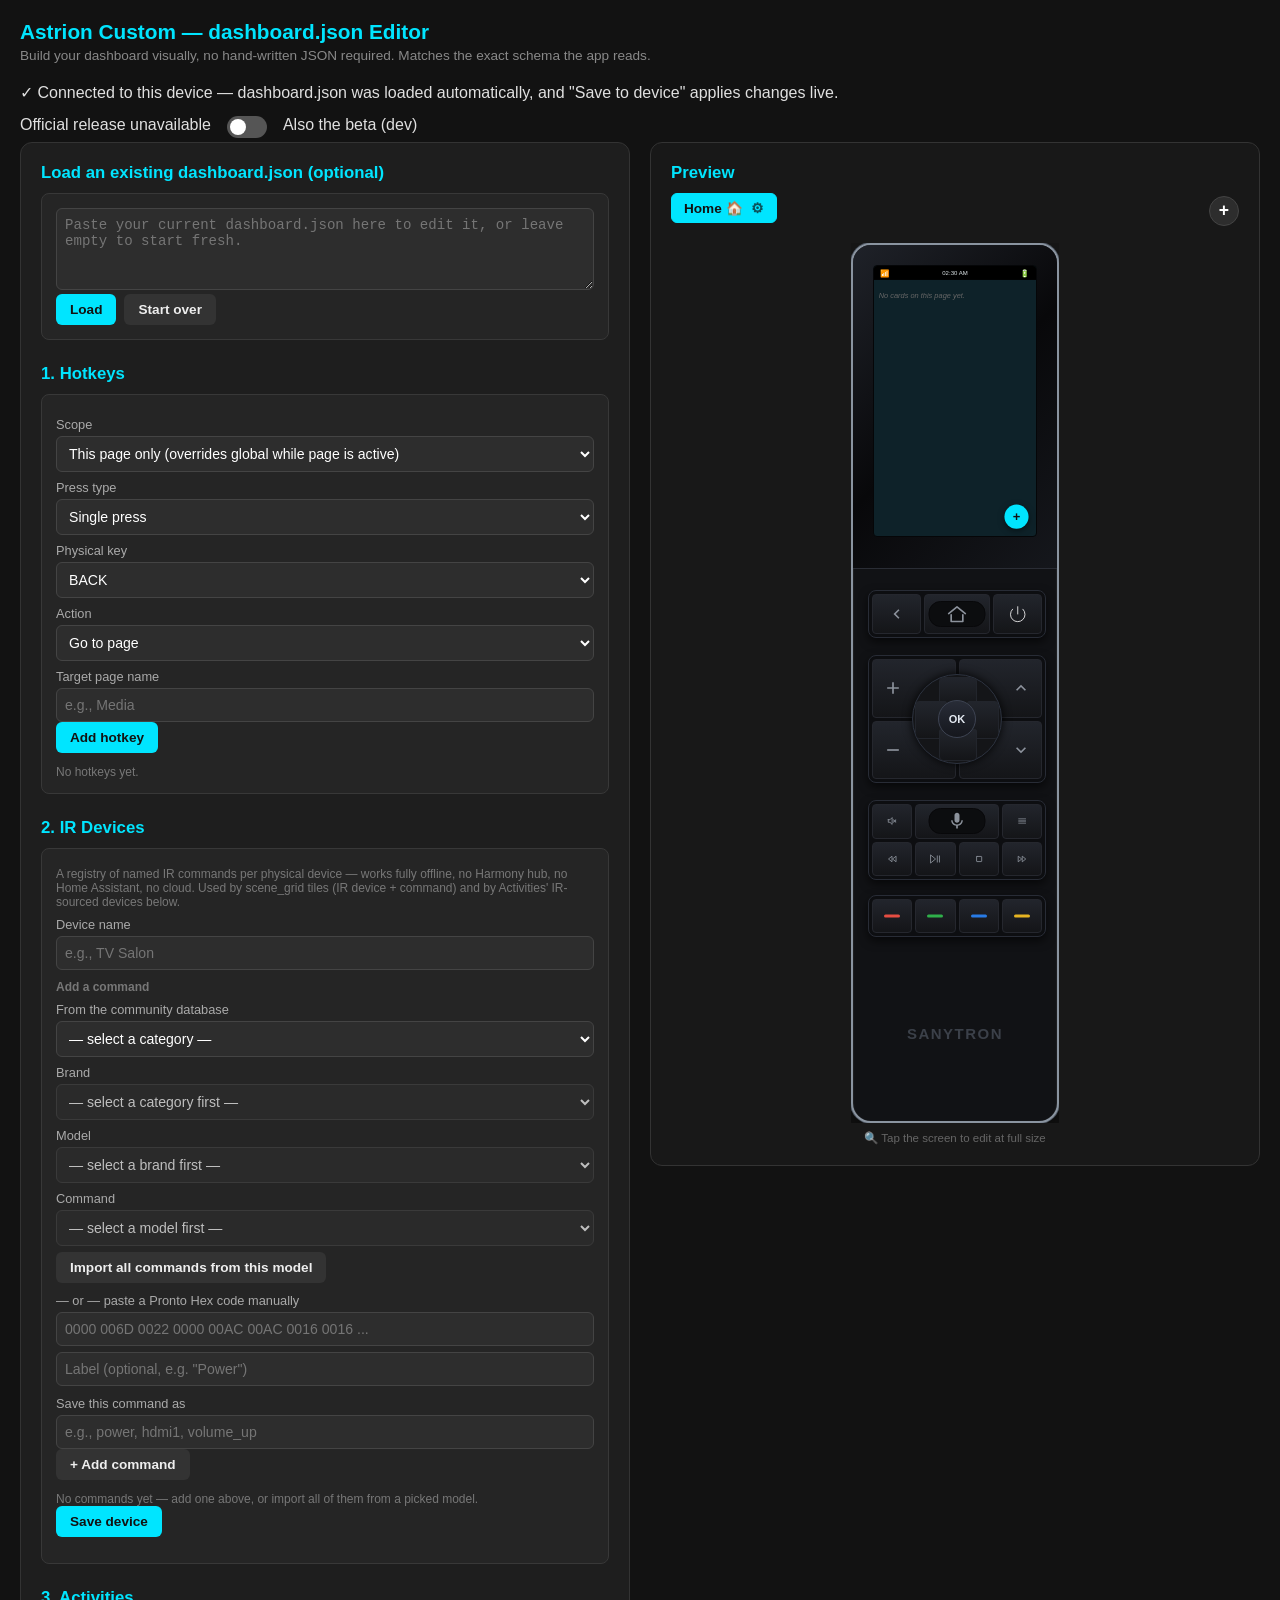
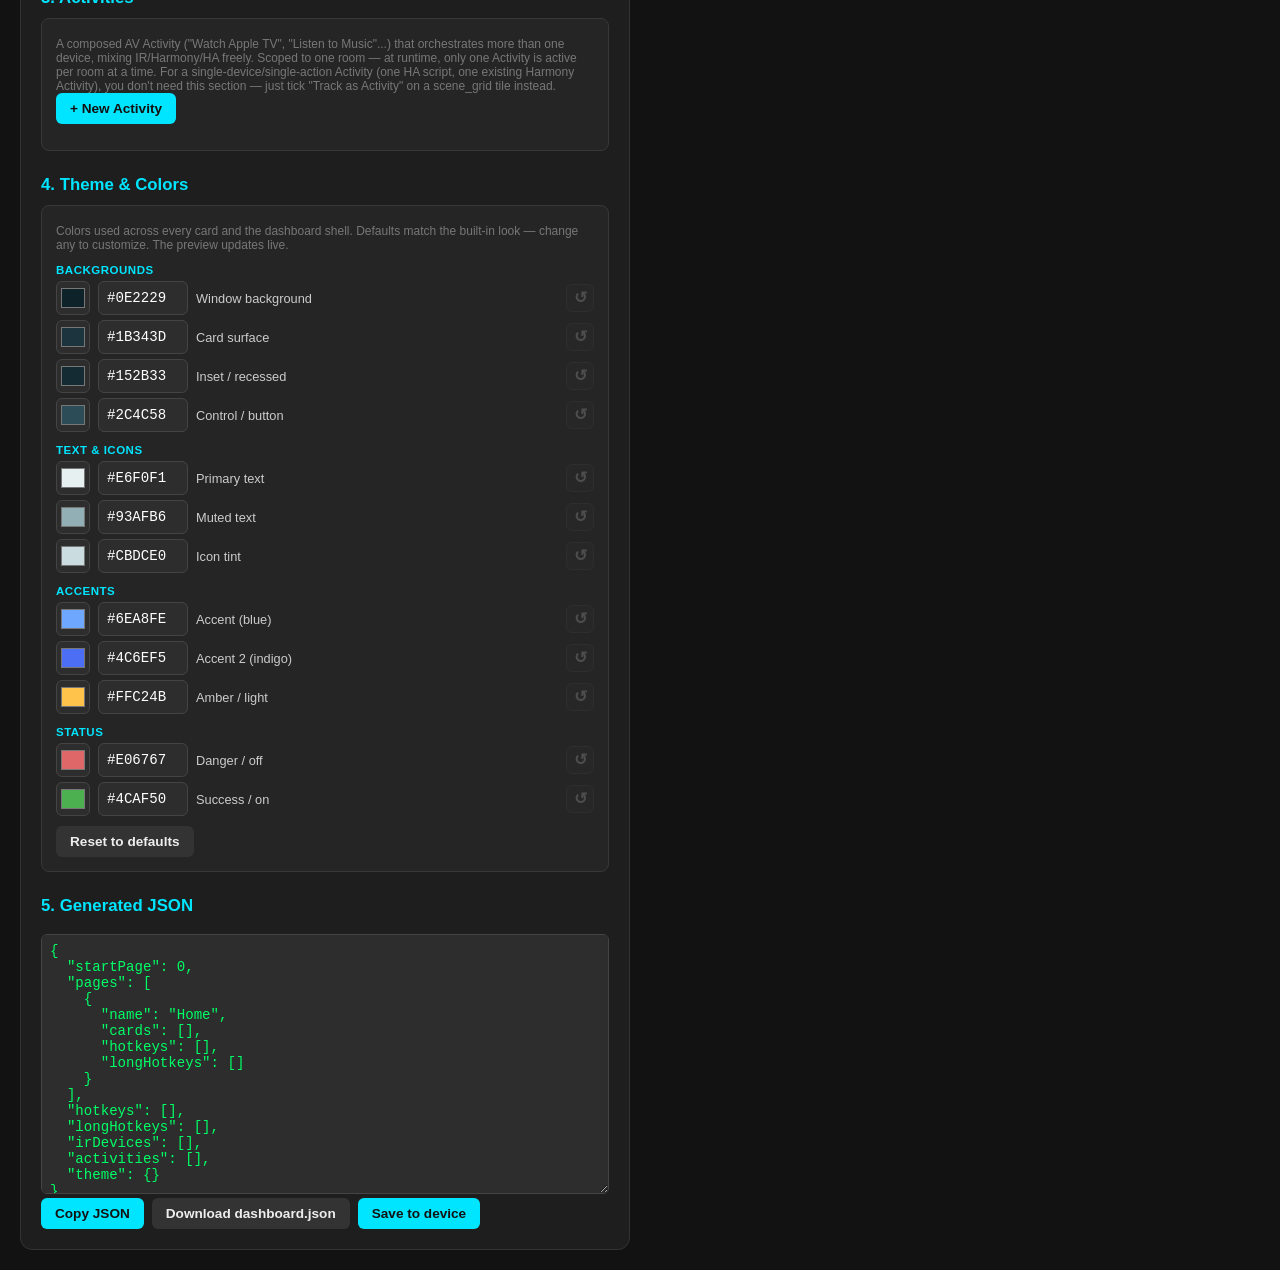
==== commit 3e20cbbb: "feat(i18n): localize remaining hardcoded UI strings - SettingsMenu: update row (was hardcoded French" ====
--- a/app/src/main/assets/docs/index.html
+++ b/app/src/main/assets/docs/index.html
@@ -18,7 +18,7 @@
     <input type="checkbox" id="betaToggle" onchange="toggleBetaBadge()">
     <span class="beta-slider"></span>
   </label>
-  <span>Aussi la bêta (dev)</span>
+  <span id="betaToggleLabel">Also the beta (dev)</span>
   <span id="betaBadge" style="display:none"></span>
 </div>
 
@@ -66,6 +66,7 @@
         <option value="openOverlay">Open overlay (Settings / Active Activities)</option>
         <option value="openCurrentActivity">Return to current Activity (for one room)</option>
         <option value="service">Home Assistant service call</option>
+        <option value="remoteCommand">Home Assistant remote command</option>
         <option value="harmonyCommand">Harmony IR command (direct to hub)</option>
         <option value="harmonyActivity">Harmony activity (direct to hub)</option>
       </select>
@@ -178,16 +179,16 @@
 
         <!-- ZONE 1: back / home / power -->
         <div class="remote-zone-container remote-zone-1">
-          <button class="hw-btn btn-retour btn-large30" title="Retour" data-hwkey="BACK">
+          <button class="hw-btn btn-retour btn-large30" title="Back" data-hwkey="BACK">
             <svg viewBox="0 0 24 24" class="icon-fill"><path d="M15.41 16.59L10.83 12l4.58-4.59L14 6l-6 6 6 6 1.41-1.41z"/></svg>
           </button>
-          <button class="hw-btn btn-home recessed-pill" title="Accueil" data-hwkey="HOME">
+          <button class="hw-btn btn-home recessed-pill" title="Home" data-hwkey="HOME">
             <svg viewBox="0 0 24 24" class="icon-stroke">
               <path d="M2 11.5L12 3.5l10 8" />
               <path d="M5 13v8h14v-8" />
             </svg>
           </button>
-          <button class="hw-btn btn-power" title="Alimentation" data-hwkey="POWER">
+          <button class="hw-btn btn-power" title="Power" data-hwkey="POWER">
             <svg viewBox="0 0 24 24" class="icon-stroke" style="stroke-width: 1;">
               <line x1="12" y1="3" x2="12" y2="12" />
               <path d="M18.4 6.1a9 9 0 1 1-12.8 0" />
@@ -201,13 +202,13 @@
             <button class="hw-btn quad-btn top-left" title="Volume +" data-hwkey="VOLUME_UP">
               <svg viewBox="0 0 24 24" class="icon-fill"><path d="M19 13h-6v6h-2v-6H5v-2h6V5h2v6h6v2z"/></svg>
             </button>
-            <button class="hw-btn quad-btn top-right" title="Page precedente" data-hwkey="PAGE_UP">
+            <button class="hw-btn quad-btn top-right" title="Previous page" data-hwkey="PAGE_UP">
               <svg viewBox="0 0 24 24" class="icon-fill"><path d="M7.41 15.41L12 10.83l4.59 4.58L18 14l-6-6-6 6 1.41 1.41z"/></svg>
             </button>
             <button class="hw-btn quad-btn bottom-left" title="Volume -" data-hwkey="VOLUME_DOWN">
               <svg viewBox="0 0 24 24" class="icon-fill"><path d="M19 13H5v-2h14v2z"/></svg>
             </button>
-            <button class="hw-btn quad-btn bottom-right" title="Page suivante" data-hwkey="PAGE_DOWN">
+            <button class="hw-btn quad-btn bottom-right" title="Next page" data-hwkey="PAGE_DOWN">
               <svg viewBox="0 0 24 24" class="icon-fill"><path d="M7.41 8.59L12 13.17l4.59-4.58L18 10l-6 6-6-6 1.41-1.41z"/></svg>
             </button>
           </div>
@@ -222,7 +223,7 @@
 
         <!-- ZONE 3: media controls -->
         <div class="remote-zone-container remote-zone-3">
-          <button class="hw-btn" title="Muet" data-hwkey="MUTE">
+          <button class="hw-btn" title="Mute" data-hwkey="MUTE">
             <svg viewBox="0 0 24 24">
               <path d="M3 9h4l5-5v16l-5-5H3V9z" class="icon-stroke" /><path d="M16.59 12L14 9.41 15.41 8 18 10.59 20.59 8 22 9.41 19.41 12 22 14.59 20.59 16 18 13.41 15.41 16 14 14.59 16.59 12z" class="icon-fill" />
             </svg>
@@ -233,25 +234,25 @@
           <button class="hw-btn" title="Menu" data-hwkey="MAIN">
             <svg viewBox="0 0 24 24" class="icon-fill"><path d="M3 18h18v-2H3v2zm0-5h18v-2H3v2zm0-7v2h18V6H3z"/></svg>
           </button>
-          <button class="hw-btn" title="Retour rapide" data-hwkey="REWIND">
+          <button class="hw-btn" title="Rewind" data-hwkey="REWIND">
             <svg viewBox="0 0 24 24" class="icon-stroke">
               <polygon points="11 18 3.5 12 11 6" />
               <polygon points="20.5 18 13 12 20.5 6" />
             </svg>
           </button>
-          <button class="hw-btn btn-play-pause" title="Lecture / Pause" data-hwkey="PLAY">
+          <button class="hw-btn btn-play-pause" title="Play / Pause" data-hwkey="PLAY">
             <svg viewBox="0 0 24 24">
               <polygon points="2 3 13 12 2 21" class="icon-stroke" />
               <rect x="16" y="4" width="2" height="16" rx="0.5" class="icon-fill" />
               <rect x="21" y="4" width="2" height="16" rx="0.5" class="icon-fill" />
             </svg>
           </button>
-          <button class="hw-btn" title="Arrêt" data-hwkey="STOP">
+          <button class="hw-btn" title="Stop" data-hwkey="STOP">
             <svg viewBox="0 0 24 24" class="icon-stroke">
               <rect x="6" y="6" width="12" height="12" rx="1" />
             </svg>
           </button>
-          <button class="hw-btn" title="Avance rapide" data-hwkey="FASTFORWARD">
+          <button class="hw-btn" title="Fast-forward" data-hwkey="FASTFORWARD">
             <svg viewBox="0 0 24 24" class="icon-stroke">
               <polygon points="13 18 20.5 12 13 6" />
               <polygon points="3.5 18 11 12 3.5 6" />
@@ -402,6 +403,6 @@
 <script src="js/export.js"></script>
 <script src="js/preview.js"></script>
 <script src="js/device.js"></script>
-<script>initEditor(); loadStableBadge();</script>
+<script>applyUiI18n(); initEditor(); loadStableBadge();</script>
 </body>
 </html>
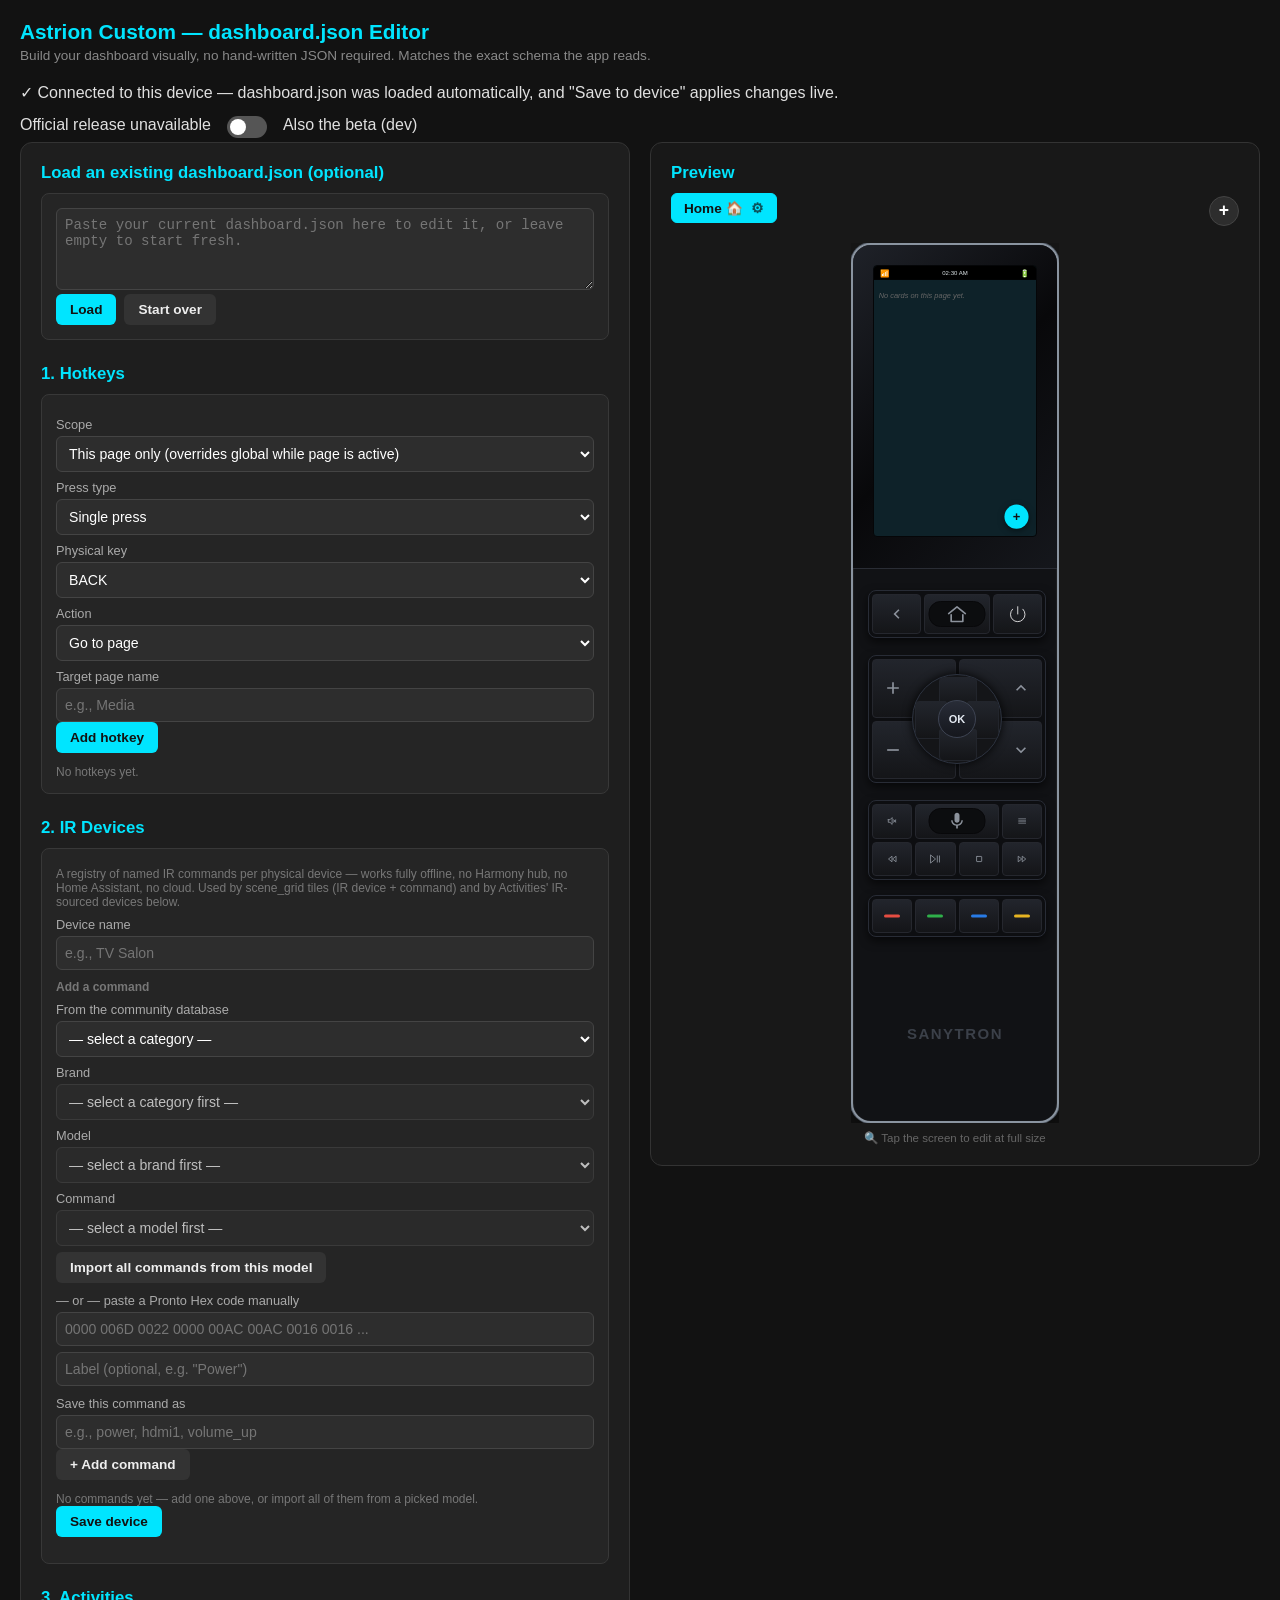
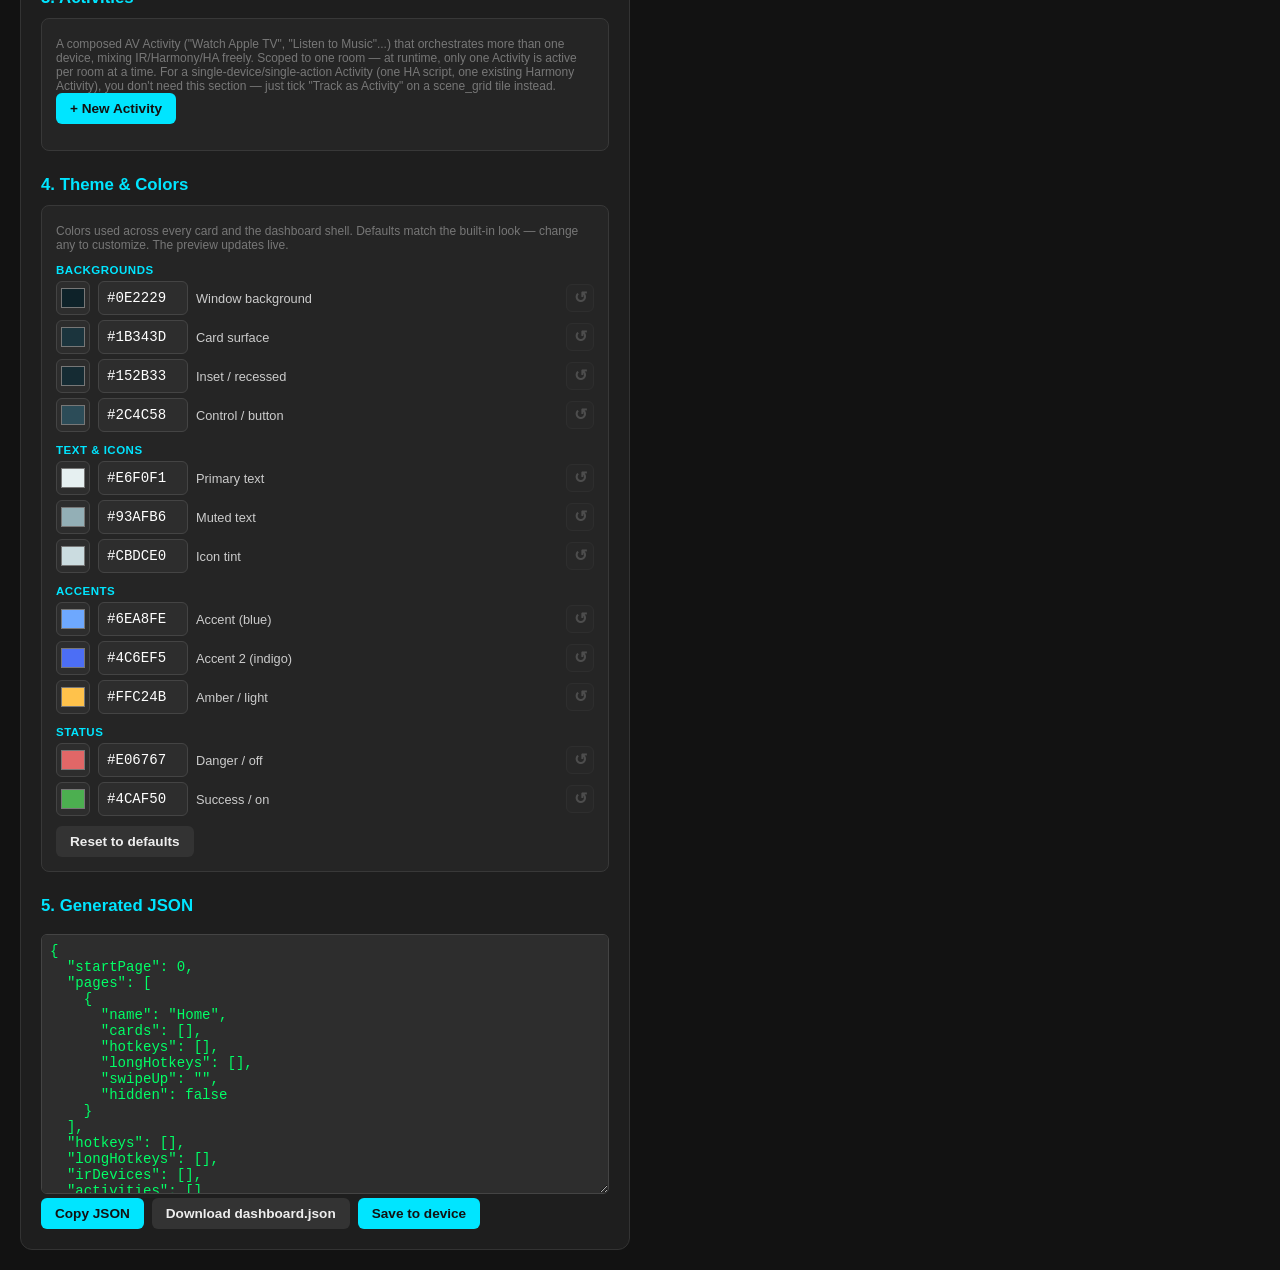
==== commit 4ff35097: "Merge branch 'swipe-up-drawer' into feat/swipe-up-drawer # Conflicts: #	app/src/main/assets/docs/js/" ====
--- a/app/src/main/assets/docs/index.html
+++ b/app/src/main/assets/docs/index.html
@@ -356,6 +356,10 @@
         <div class="hint" style="margin-top:4px">Defaults to BACK. Pick a different button if BACK is already used for something else on this page, or if you'd rather reserve BACK entirely. If this page also binds its own hotkey on the chosen button, that hotkey wins and the parent-jump is skipped.</div>
       </div>
       <label class="inline-check" style="margin-top:10px"><input type="checkbox" id="pageDialogStart"> Start page (shown on launch)</label>
+      <label style="margin-top:10px">Swipe-up overlay (page name)</label>
+      <input type="text" id="pageDialogSwipeUp" placeholder="e.g., Scenes — leave blank to disable">
+      <div class="hint">Swiping up on this page opens the named page as a full-screen overlay (dismiss with swipe down / ✕ / Back).</div>
+      <label class="inline-check" style="margin-top:10px"><input type="checkbox" id="pageDialogHidden"> Hide from swipe pager (only reachable via swipe-up / hotkey)</label>
       <div class="btn-row" style="margin-top:12px">
         <button onclick="savePageDialog()">Save</button>
         <button class="secondary" onclick="closePageDialog()">Cancel</button>
--- a/app/src/main/assets/docs/styles.css
+++ b/app/src/main/assets/docs/styles.css
@@ -89,6 +89,9 @@
   .card-title .remove { cursor: pointer; color: #ccc; }
   .card-title .remove:hover { color: #fff; }
   .hotkeys-badge { background: #0d2b30; border: 1px solid #00E5FF; padding: 8px 10px; border-radius: 6px; margin-bottom: 10px; font-size: 0.78rem; }
+  .swipeup-badge { background: #14261d; border: 1px solid #6FE89A; padding: 8px 10px; border-radius: 6px; margin-bottom: 10px; font-size: 0.78rem; }
+  .hidden-badge { background: #2a2030; border: 1px solid #B07EE0; padding: 8px 10px; border-radius: 6px; margin-bottom: 10px; font-size: 0.78rem; }
+  .tab-hidden { opacity: 0.55; font-style: italic; }
   .hint { font-size: 0.75rem; color: #777; margin-top: 4px; }
   .hint-row { display: flex; flex-wrap: wrap; gap: 4px 16px; }
   .hint-row .inline-check { display: flex; align-items: center; gap: 6px; font-size: 0.8rem; color: #ccc; margin: 0; }
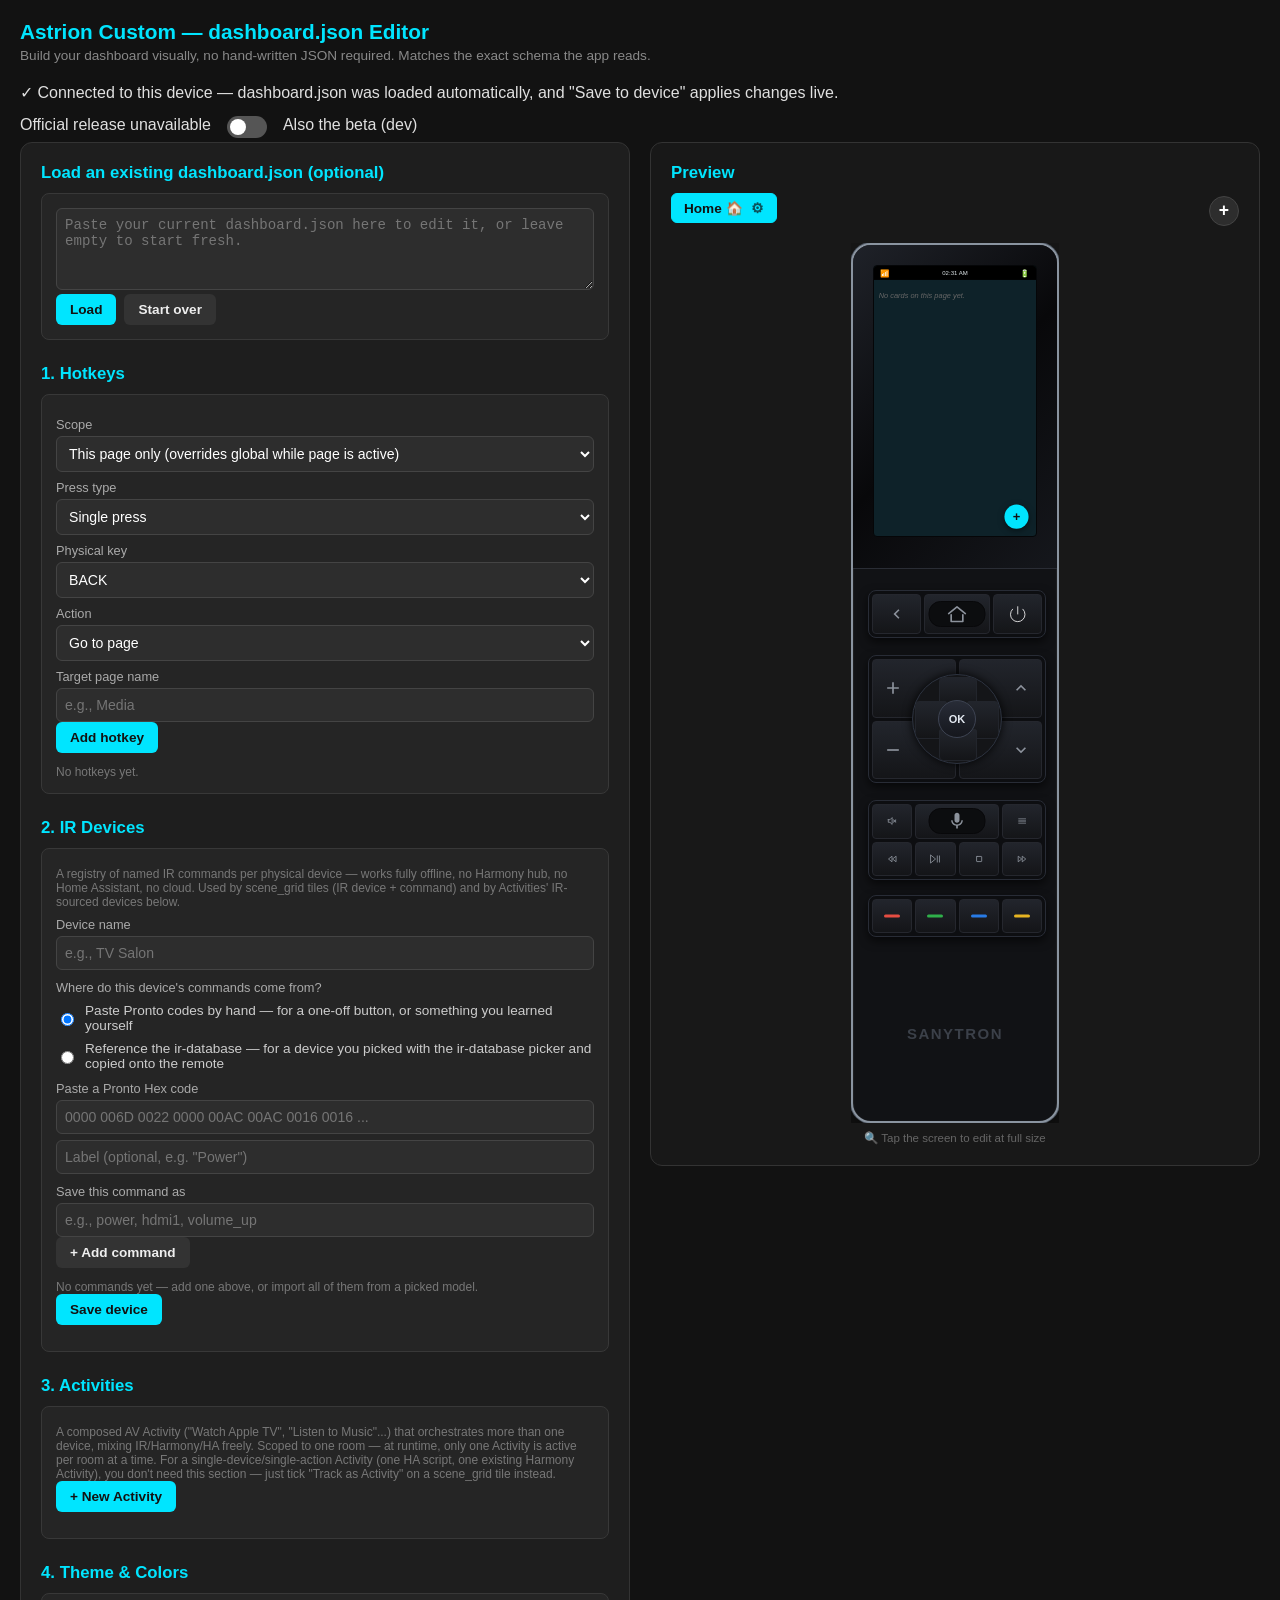
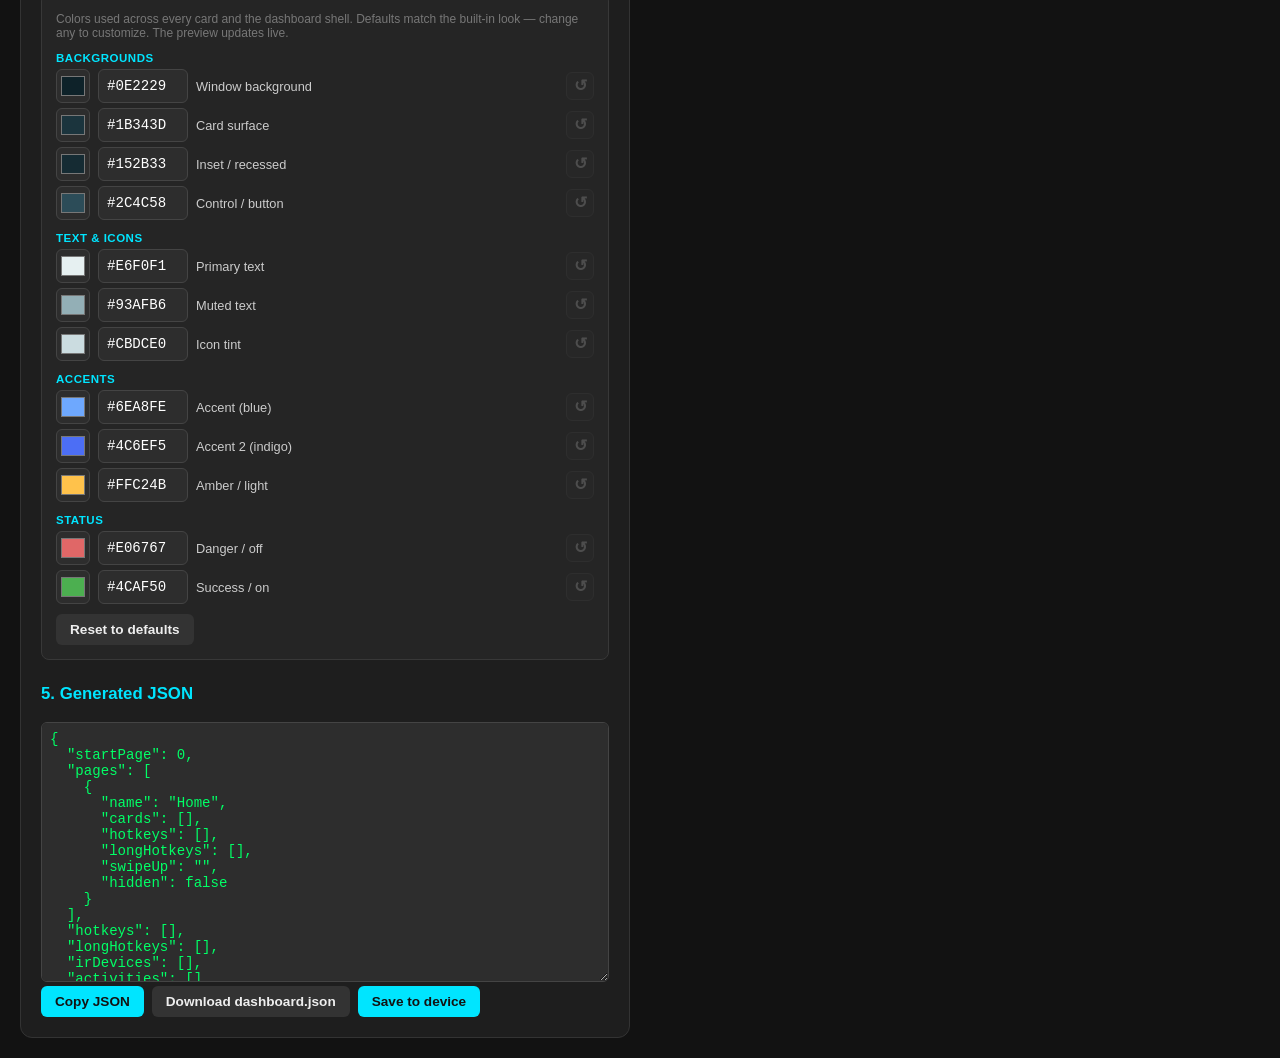
==== commit 3893dfb6: "feat(ir): resolve ir-database commands on-device from /sdcard instead of bundling them" ====
--- a/app/src/main/assets/docs/index.html
+++ b/app/src/main/assets/docs/index.html
@@ -1,10 +1,10 @@
 <!DOCTYPE html>
 <html lang="en">
 <head>
-  <meta charset="UTF-8">
-  <meta name="viewport" content="width=device-width, initial-scale=1">
-  <title>Astrion Custom — dashboard.json Editor</title>
-  <link rel="stylesheet" href="styles.css">
+    <meta charset="UTF-8">
+    <meta name="viewport" content="width=device-width, initial-scale=1">
+    <title>Astrion Custom — dashboard.json Editor</title>
+    <link rel="stylesheet" href="styles.css">
 </head>
 <body>
 
@@ -13,385 +13,405 @@
 <div id="deviceModeBanner" class="note" style="display:none"></div>
 
 <div class="release-info-row" style="display:flex;align-items:center;gap:16px;margin-top:6px;flex-wrap:wrap;">
-  <span id="stableBadge"></span>
-  <label class="beta-switch">
-    <input type="checkbox" id="betaToggle" onchange="toggleBetaBadge()">
-    <span class="beta-slider"></span>
-  </label>
-  <span id="betaToggleLabel">Also the beta (dev)</span>
-  <span id="betaBadge" style="display:none"></span>
+    <span id="stableBadge"></span>
+    <label class="beta-switch">
+        <input type="checkbox" id="betaToggle" onchange="toggleBetaBadge()">
+        <span class="beta-slider"></span>
+    </label>
+    <span id="betaToggleLabel">Also the beta (dev)</span>
+    <span id="betaBadge" style="display:none"></span>
 </div>
 
 <div class="layout">
-  <!-- LEFT PANE -->
-  <div class="editor-pane">
-
-    <h2>Load an existing dashboard.json (optional)</h2>
-    <div class="section-box">
-      <textarea id="importBox" rows="4" placeholder="Paste your current dashboard.json here to edit it, or leave empty to start fresh."></textarea>
-      <div class="btn-row">
-        <button onclick="importJson()">Load</button>
-        <button class="secondary" onclick="resetAll()">Start over</button>
-      </div>
-    </div>
-
-    <h2>1. Hotkeys</h2>
-    <div class="section-box">
-      <label>Scope</label>
-      <select id="hkScope">
-        <option value="page">This page only (overrides global while page is active)</option>
-        <option value="global">Global (every page)</option>
-      </select>
-
-      <label>Press type</label>
-      <select id="hkType">
-        <option value="hotkeys">Single press</option>
-        <option value="longHotkeys">Long press (~500ms hold)</option>
-      </select>
-
-      <label>Physical key</label>
-      <select id="hkKey">
-        <option>BACK</option><option>HOME</option><option>POWER</option>
-        <option>VOLUME_UP</option><option>VOLUME_DOWN</option><option>MUTE</option>
-        <option>PAGE_UP</option><option>PAGE_DOWN</option>
-        <option>UP</option><option>DOWN</option><option>LEFT</option><option>RIGHT</option><option>CENTER</option>
-        <option>VOICE</option><option>MAIN</option>
-        <option>REWIND</option><option>PLAY</option><option>STOP</option><option>FASTFORWARD</option>
-        <option>RED_BUTTON</option><option>GREEN_BUTTON</option><option>BLUE_BUTTON</option><option>YELLOW_BUTTON</option>
-      </select>
-
-      <label>Action</label>
-      <select id="hkAction" onchange="updateHotkeyActionInputs()">
-        <option value="page">Go to page</option>
-        <option value="openOverlay">Open overlay (Settings / Active Activities)</option>
-        <option value="openCurrentActivity">Return to current Activity (for one room)</option>
-        <option value="service">Home Assistant service call</option>
-        <option value="remoteCommand">Home Assistant remote command</option>
-        <option value="harmonyCommand">Harmony IR command (direct to hub)</option>
-        <option value="harmonyActivity">Harmony activity (direct to hub)</option>
-      </select>
-
-      <div id="dynamicHotkeyInputs"></div>
-      <div class="btn-row">
-        <button id="addHotkeyBtn" onclick="addHotkey()">Add hotkey</button>
-        <button id="cancelHotkeyEditBtn" class="secondary" style="display:none" onclick="cancelHotkeyEdit()">Cancel edit</button>
-      </div>
-      <div id="hotkeysList" style="margin-top:12px"></div>
-    </div>
-
-    <h2>2. IR Devices</h2>
-    <div class="section-box">
-      <div class="hint">
-        A registry of named IR commands per physical device — works fully offline,
-        no Harmony hub, no Home Assistant, no cloud. Used by scene_grid tiles
-        (IR device + command) and by Activities' IR-sourced devices below.
-      </div>
-
-      <label>Device name</label>
-      <input type="text" id="irDevName" placeholder="e.g., TV Salon">
-
-      <div class="hint" style="margin-top:10px"><strong>Add a command</strong></div>
-      <label>From the community database</label>
-      <select id="irCategory" onchange="onIrCategoryChange()"><option value="">Loading…</option></select>
-      <label>Brand</label>
-      <select id="irBrand" onchange="onIrBrandChange()" disabled><option value="">— select a category first —</option></select>
-      <label>Model</label>
-      <select id="irModel" onchange="onIrModelChange()" disabled><option value="">— select a brand first —</option></select>
-      <label>Command</label>
-      <select id="irCommand" disabled><option value="">— select a model first —</option></select>
-      <div class="btn-row" style="margin-top:6px">
-        <button type="button" class="secondary" onclick="importAllIrCommands()">Import all commands from this model</button>
-      </div>
-
-      <label style="margin-top:10px">— or — paste a Pronto Hex code manually</label>
-      <input type="text" id="irManualPronto" placeholder="0000 006D 0022 0000 00AC 00AC 0016 0016 ...">
-      <input type="text" id="irManualLabel" placeholder='Label (optional, e.g. "Power")' style="margin-top:6px">
-
-      <label style="margin-top:10px">Save this command as</label>
-      <input type="text" id="irCommandId" placeholder="e.g., power, hdmi1, volume_up">
-      <div class="btn-row">
-        <button type="button" class="secondary" onclick="addIrCommand()">+ Add command</button>
-      </div>
-
-      <div id="irCommandsList" style="margin-top:12px"></div>
-      <div class="btn-row">
-        <button id="saveIrDeviceBtn" onclick="saveIrDevice()">Save device</button>
-        <button id="cancelIrDeviceEditBtn" class="secondary" style="display:none" onclick="cancelIrDeviceEdit()">Cancel edit</button>
-      </div>
-      <div id="irDevicesList" style="margin-top:12px"></div>
-    </div>
-
-    <h2>3. Activities</h2>
-    <div class="section-box">
-      <div class="hint">
-        A composed AV Activity ("Watch Apple TV", "Listen to Music"...) that
-        orchestrates more than one device, mixing IR/Harmony/HA freely. Scoped
-        to one room — at runtime, only one Activity is active per room at a
-        time. For a single-device/single-action Activity (one HA script, one
-        existing Harmony Activity), you don't need this section — just tick
-        "Track as Activity" on a scene_grid tile instead.
-      </div>
-      <div class="btn-row">
-        <button onclick="startActivityWizard()">+ New Activity</button>
-      </div>
-      <div id="activitiesList" style="margin-top:12px"></div>
-    </div>
-
-    <h2>4. Theme & Colors</h2>
-    <div class="section-box" id="themeBox"></div>
-
-    <h2>5. Generated JSON</h2>
-    <textarea id="jsonOutput" readonly></textarea>
-    <div class="btn-row">
-      <button onclick="copyJson()">Copy JSON</button>
-      <button class="secondary" onclick="downloadJson()">Download dashboard.json</button>
-      <button id="saveToDeviceBtn" style="display:none" onclick="saveDashboardToDevice()">Save to device</button>
-    </div>
-  </div>
-
-  <!-- RIGHT PANE -->
-  <div class="preview-pane">
-    <h2 style="margin-top:0">Preview</h2>
-    <div class="ha-toolbar">
-      <div id="tabs" class="tabs"></div>
-      <button type="button" class="ha-icon-btn" title="Add page" onclick="openPageDialog(null)">+</button>
-    </div>
-    <div class="remote-frame-scale-wrap">
-      <div class="remote-frame">
-
-        <div class="remote-screen-container">
-          <div class="remote-screen" onclick="openPreviewModal()">
-            <div class="remote-screen-scaler">
-              <div class="remote-status-bar">
-                <span class="sb-wifi">📶</span>
-                <span class="sb-time" id="sbTime">21:42</span>
-                <span class="sb-battery">🔋</span>
-              </div>
-              <div id="content" class="remote-screen-content"></div>
-              <button type="button" class="preview-add-fab" title="Add card" onclick="event.stopPropagation(); openCardDialog(null)">+</button>
-            </div>
-          </div>
-        </div>
-
-        <!-- Physical buttons below are decorative only (no on-click behaviour),
-             same as the old remote.png photo — they mirror the real device's
-             layout/labels but aren't part of the dashboard being edited. -->
-
-        <!-- ZONE 1: back / home / power -->
-        <div class="remote-zone-container remote-zone-1">
-          <button class="hw-btn btn-retour btn-large30" title="Back" data-hwkey="BACK">
-            <svg viewBox="0 0 24 24" class="icon-fill"><path d="M15.41 16.59L10.83 12l4.58-4.59L14 6l-6 6 6 6 1.41-1.41z"/></svg>
-          </button>
-          <button class="hw-btn btn-home recessed-pill" title="Home" data-hwkey="HOME">
-            <svg viewBox="0 0 24 24" class="icon-stroke">
-              <path d="M2 11.5L12 3.5l10 8" />
-              <path d="M5 13v8h14v-8" />
-            </svg>
-          </button>
-          <button class="hw-btn btn-power" title="Power" data-hwkey="POWER">
-            <svg viewBox="0 0 24 24" class="icon-stroke" style="stroke-width: 1;">
-              <line x1="12" y1="3" x2="12" y2="12" />
-              <path d="M18.4 6.1a9 9 0 1 1-12.8 0" />
-            </svg>
-          </button>
-        </div>
-
-        <!-- ZONE 2: volume/nav quad + directional pad -->
-        <div class="remote-zone-container remote-zone-2">
-          <div class="quad-grid">
-            <button class="hw-btn quad-btn top-left" title="Volume +" data-hwkey="VOLUME_UP">
-              <svg viewBox="0 0 24 24" class="icon-fill"><path d="M19 13h-6v6h-2v-6H5v-2h6V5h2v6h6v2z"/></svg>
-            </button>
-            <button class="hw-btn quad-btn top-right" title="Previous page" data-hwkey="PAGE_UP">
-              <svg viewBox="0 0 24 24" class="icon-fill"><path d="M7.41 15.41L12 10.83l4.59 4.58L18 14l-6-6-6 6 1.41 1.41z"/></svg>
-            </button>
-            <button class="hw-btn quad-btn bottom-left" title="Volume -" data-hwkey="VOLUME_DOWN">
-              <svg viewBox="0 0 24 24" class="icon-fill"><path d="M19 13H5v-2h14v2z"/></svg>
-            </button>
-            <button class="hw-btn quad-btn bottom-right" title="Next page" data-hwkey="PAGE_DOWN">
-              <svg viewBox="0 0 24 24" class="icon-fill"><path d="M7.41 8.59L12 13.17l4.59-4.58L18 10l-6 6-6-6 1.41-1.41z"/></svg>
-            </button>
-          </div>
-          <div class="hw-dpad">
-            <button class="dpad-btn dpad-top" title="Haut" data-hwkey="UP"></button>
-            <button class="dpad-btn dpad-right" title="Droite" data-hwkey="RIGHT"></button>
-            <button class="dpad-btn dpad-left" title="Gauche" data-hwkey="LEFT"></button>
-            <button class="dpad-btn dpad-bottom" title="Bas" data-hwkey="DOWN"></button>
-            <button class="dpad-ok" data-hwkey="CENTER">OK</button>
-          </div>
-        </div>
-
-        <!-- ZONE 3: media controls -->
-        <div class="remote-zone-container remote-zone-3">
-          <button class="hw-btn" title="Mute" data-hwkey="MUTE">
-            <svg viewBox="0 0 24 24">
-              <path d="M3 9h4l5-5v16l-5-5H3V9z" class="icon-stroke" /><path d="M16.59 12L14 9.41 15.41 8 18 10.59 20.59 8 22 9.41 19.41 12 22 14.59 20.59 16 18 13.41 15.41 16 14 14.59 16.59 12z" class="icon-fill" />
-            </svg>
-          </button>
-          <button class="hw-btn btn-wide-micro recessed-pill" title="Microphone" data-hwkey="VOICE">
-            <svg viewBox="0 0 24 24" class="icon-fill"><path d="M12 14c1.66 0 2.99-1.34 2.99-3L15 5c0-1.66-1.34-3-3-3S9 3.34 9 5v6c0 1.66 1.34 3 3 3zm5.3-3c0 3-2.54 5.1-5.3 5.1S6.7 14 6.7 11H5c0 3.41 2.72 6.23 6 6.72V21h2v-3.28c3.28-.48 6-3.3 6-6.72h-1.7z"/></svg>
-          </button>
-          <button class="hw-btn" title="Menu" data-hwkey="MAIN">
-            <svg viewBox="0 0 24 24" class="icon-fill"><path d="M3 18h18v-2H3v2zm0-5h18v-2H3v2zm0-7v2h18V6H3z"/></svg>
-          </button>
-          <button class="hw-btn" title="Rewind" data-hwkey="REWIND">
-            <svg viewBox="0 0 24 24" class="icon-stroke">
-              <polygon points="11 18 3.5 12 11 6" />
-              <polygon points="20.5 18 13 12 20.5 6" />
-            </svg>
-          </button>
-          <button class="hw-btn btn-play-pause" title="Play / Pause" data-hwkey="PLAY">
-            <svg viewBox="0 0 24 24">
-              <polygon points="2 3 13 12 2 21" class="icon-stroke" />
-              <rect x="16" y="4" width="2" height="16" rx="0.5" class="icon-fill" />
-              <rect x="21" y="4" width="2" height="16" rx="0.5" class="icon-fill" />
-            </svg>
-          </button>
-          <button class="hw-btn" title="Stop" data-hwkey="STOP">
-            <svg viewBox="0 0 24 24" class="icon-stroke">
-              <rect x="6" y="6" width="12" height="12" rx="1" />
-            </svg>
-          </button>
-          <button class="hw-btn" title="Fast-forward" data-hwkey="FASTFORWARD">
-            <svg viewBox="0 0 24 24" class="icon-stroke">
-              <polygon points="13 18 20.5 12 13 6" />
-              <polygon points="3.5 18 11 12 3.5 6" />
-            </svg>
-          </button>
-        </div>
-
-        <!-- ZONE 4: colour buttons -->
-        <div class="remote-zone-container remote-zone-4">
-          <button class="hw-btn btn-color-stripe stripe-red" data-hwkey="RED_BUTTON"></button>
-          <button class="hw-btn btn-color-stripe stripe-green" data-hwkey="GREEN_BUTTON"></button>
-          <button class="hw-btn btn-color-stripe stripe-blue" data-hwkey="BLUE_BUTTON"></button>
-          <button class="hw-btn btn-color-stripe stripe-yellow" data-hwkey="YELLOW_BUTTON"></button>
-        </div>
-
-        <div class="sanytron-logo">SANYTRON</div>
-
-      </div>
-    </div>
-    <div class="remote-tap-hint">🔍 Tap the screen to edit at full size</div>
-    <div id="hotkeysInfo"></div>
-  </div>
+    <!-- LEFT PANE -->
+    <div class="editor-pane">
+
+        <h2>Load an existing dashboard.json (optional)</h2>
+        <div class="section-box">
+            <textarea id="importBox" rows="4" placeholder="Paste your current dashboard.json here to edit it, or leave empty to start fresh."></textarea>
+            <div class="btn-row">
+                <button onclick="importJson()">Load</button>
+                <button class="secondary" onclick="resetAll()">Start over</button>
+            </div>
+        </div>
+
+        <h2>1. Hotkeys</h2>
+        <div class="section-box">
+            <label>Scope</label>
+            <select id="hkScope">
+                <option value="page">This page only (overrides global while page is active)</option>
+                <option value="global">Global (every page)</option>
+            </select>
+
+            <label>Press type</label>
+            <select id="hkType">
+                <option value="hotkeys">Single press</option>
+                <option value="longHotkeys">Long press (~500ms hold)</option>
+            </select>
+
+            <label>Physical key</label>
+            <select id="hkKey">
+                <option>BACK</option><option>HOME</option><option>POWER</option>
+                <option>VOLUME_UP</option><option>VOLUME_DOWN</option><option>MUTE</option>
+                <option>PAGE_UP</option><option>PAGE_DOWN</option>
+                <option>UP</option><option>DOWN</option><option>LEFT</option><option>RIGHT</option><option>CENTER</option>
+                <option>VOICE</option><option>MAIN</option>
+                <option>REWIND</option><option>PLAY</option><option>STOP</option><option>FASTFORWARD</option>
+                <option>RED_BUTTON</option><option>GREEN_BUTTON</option><option>BLUE_BUTTON</option><option>YELLOW_BUTTON</option>
+            </select>
+
+            <label>Action</label>
+            <select id="hkAction" onchange="updateHotkeyActionInputs()">
+                <option value="page">Go to page</option>
+                <option value="openOverlay">Open overlay (Settings / Active Activities)</option>
+                <option value="openCurrentActivity">Return to current Activity (for one room)</option>
+                <option value="service">Home Assistant service call</option>
+                <option value="remoteCommand">Home Assistant remote command</option>
+                <option value="harmonyCommand">Harmony IR command (direct to hub)</option>
+                <option value="harmonyActivity">Harmony activity (direct to hub)</option>
+            </select>
+
+            <div id="dynamicHotkeyInputs"></div>
+            <div class="btn-row">
+                <button id="addHotkeyBtn" onclick="addHotkey()">Add hotkey</button>
+                <button id="cancelHotkeyEditBtn" class="secondary" style="display:none" onclick="cancelHotkeyEdit()">Cancel edit</button>
+            </div>
+            <div id="hotkeysList" style="margin-top:12px"></div>
+        </div>
+
+        <h2>2. IR Devices</h2>
+        <div class="section-box">
+            <div class="hint">
+                A registry of named IR commands per physical device — works fully offline,
+                no Harmony hub, no Home Assistant, no cloud. Used by scene_grid tiles
+                (IR device + command) and by Activities' IR-sourced devices below.
+            </div>
+
+            <label>Device name</label>
+            <input type="text" id="irDevName" placeholder="e.g., TV Salon">
+
+            <label style="margin-top:10px">Where do this device's commands come from?</label>
+            <label class="inline-check">
+                <input type="radio" name="irSourceMode" value="inline" checked onchange="onIrSourceModeChange()">
+                Paste Pronto codes by hand — for a one-off button, or something you learned yourself
+            </label>
+            <label class="inline-check">
+                <input type="radio" name="irSourceMode" value="reference" onchange="onIrSourceModeChange()">
+                Reference the ir-database — for a device you picked with the ir-database picker and copied onto the remote
+            </label>
+
+            <div id="irInlineForm">
+                <label style="margin-top:10px">Paste a Pronto Hex code</label>
+                <input type="text" id="irManualPronto" placeholder="0000 006D 0022 0000 00AC 00AC 0016 0016 ...">
+                <input type="text" id="irManualLabel" placeholder='Label (optional, e.g. "Power")' style="margin-top:6px">
+
+                <label style="margin-top:10px">Save this command as</label>
+                <input type="text" id="irCommandId" placeholder="e.g., power, hdmi1, volume_up">
+                <div class="btn-row">
+                    <button type="button" class="secondary" onclick="addIrCommand()">+ Add command</button>
+                </div>
+
+                <div id="irCommandsList" style="margin-top:12px"></div>
+            </div>
+
+            <div id="irRefForm" style="display:none">
+                <div class="hint" style="margin-top:10px" id="irRefHint">
+                    Must match exactly what you copied into <code>/sdcard/astrion/ir-database/</code> on the
+                    remote — the app resolves the actual commands from that file at runtime, this builder
+                    never touches ir-database/ itself.
+                </div>
+
+                <div id="irOnDeviceQuickPick" style="display:none">
+                    <label style="margin-top:10px">Already on this remote — pick one</label>
+                    <select id="irOnDeviceCategory" onchange="onIrOnDeviceCategoryChange()"><option value="">— category —</option></select>
+                    <select id="irOnDeviceBrand" onchange="onIrOnDeviceBrandChange()" disabled><option value="">— select a category first —</option></select>
+                    <select id="irOnDeviceModel" onchange="onIrOnDeviceModelChange()" disabled><option value="">— select a brand first —</option></select>
+                </div>
+
+                <label style="margin-top:10px">Category</label>
+                <select id="irRefCategory"></select>
+                <label>Brand</label>
+                <input type="text" id="irRefBrand" placeholder="e.g., LG">
+                <label>Model</label>
+                <input type="text" id="irRefModel" placeholder="e.g., OLED65B8">
+                <label style="margin-top:10px">Known command ids (optional, comma-separated — just for autocomplete below and in scene_grid tiles)</label>
+                <input type="text" id="irRefKnownCommands" placeholder="power, hdmi1, volume_up, mute">
+            </div>
+
+            <div class="btn-row">
+                <button id="saveIrDeviceBtn" onclick="saveIrDevice()">Save device</button>
+                <button id="cancelIrDeviceEditBtn" class="secondary" style="display:none" onclick="cancelIrDeviceEdit()">Cancel edit</button>
+            </div>
+            <div id="irDevicesList" style="margin-top:12px"></div>
+        </div>
+
+        <h2>3. Activities</h2>
+        <div class="section-box">
+            <div class="hint">
+                A composed AV Activity ("Watch Apple TV", "Listen to Music"...) that
+                orchestrates more than one device, mixing IR/Harmony/HA freely. Scoped
+                to one room — at runtime, only one Activity is active per room at a
+                time. For a single-device/single-action Activity (one HA script, one
+                existing Harmony Activity), you don't need this section — just tick
+                "Track as Activity" on a scene_grid tile instead.
+            </div>
+            <div class="btn-row">
+                <button onclick="startActivityWizard()">+ New Activity</button>
+            </div>
+            <div id="activitiesList" style="margin-top:12px"></div>
+        </div>
+
+        <h2>4. Theme & Colors</h2>
+        <div class="section-box" id="themeBox"></div>
+
+        <h2>5. Generated JSON</h2>
+        <textarea id="jsonOutput" readonly></textarea>
+        <div class="btn-row">
+            <button onclick="copyJson()">Copy JSON</button>
+            <button class="secondary" onclick="downloadJson()">Download dashboard.json</button>
+            <button id="saveToDeviceBtn" style="display:none" onclick="saveDashboardToDevice()">Save to device</button>
+        </div>
+    </div>
+
+    <!-- RIGHT PANE -->
+    <div class="preview-pane">
+        <h2 style="margin-top:0">Preview</h2>
+        <div class="ha-toolbar">
+            <div id="tabs" class="tabs"></div>
+            <button type="button" class="ha-icon-btn" title="Add page" onclick="openPageDialog(null)">+</button>
+        </div>
+        <div class="remote-frame-scale-wrap">
+            <div class="remote-frame">
+
+                <div class="remote-screen-container">
+                    <div class="remote-screen" onclick="openPreviewModal()">
+                        <div class="remote-screen-scaler">
+                            <div class="remote-status-bar">
+                                <span class="sb-wifi">📶</span>
+                                <span class="sb-time" id="sbTime">21:42</span>
+                                <span class="sb-battery">🔋</span>
+                            </div>
+                            <div id="content" class="remote-screen-content"></div>
+                            <button type="button" class="preview-add-fab" title="Add card" onclick="event.stopPropagation(); openCardDialog(null)">+</button>
+                        </div>
+                    </div>
+                </div>
+
+                <!-- Physical buttons below are decorative only (no on-click behaviour),
+                     same as the old remote.png photo — they mirror the real device's
+                     layout/labels but aren't part of the dashboard being edited. -->
+
+                <!-- ZONE 1: back / home / power -->
+                <div class="remote-zone-container remote-zone-1">
+                    <button class="hw-btn btn-retour btn-large30" title="Back" data-hwkey="BACK">
+                        <svg viewBox="0 0 24 24" class="icon-fill"><path d="M15.41 16.59L10.83 12l4.58-4.59L14 6l-6 6 6 6 1.41-1.41z"/></svg>
+                    </button>
+                    <button class="hw-btn btn-home recessed-pill" title="Home" data-hwkey="HOME">
+                        <svg viewBox="0 0 24 24" class="icon-stroke">
+                            <path d="M2 11.5L12 3.5l10 8" />
+                            <path d="M5 13v8h14v-8" />
+                        </svg>
+                    </button>
+                    <button class="hw-btn btn-power" title="Power" data-hwkey="POWER">
+                        <svg viewBox="0 0 24 24" class="icon-stroke" style="stroke-width: 1;">
+                            <line x1="12" y1="3" x2="12" y2="12" />
+                            <path d="M18.4 6.1a9 9 0 1 1-12.8 0" />
+                        </svg>
+                    </button>
+                </div>
+
+                <!-- ZONE 2: volume/nav quad + directional pad -->
+                <div class="remote-zone-container remote-zone-2">
+                    <div class="quad-grid">
+                        <button class="hw-btn quad-btn top-left" title="Volume +" data-hwkey="VOLUME_UP">
+                            <svg viewBox="0 0 24 24" class="icon-fill"><path d="M19 13h-6v6h-2v-6H5v-2h6V5h2v6h6v2z"/></svg>
+                        </button>
+                        <button class="hw-btn quad-btn top-right" title="Previous page" data-hwkey="PAGE_UP">
+                            <svg viewBox="0 0 24 24" class="icon-fill"><path d="M7.41 15.41L12 10.83l4.59 4.58L18 14l-6-6-6 6 1.41 1.41z"/></svg>
+                        </button>
+                        <button class="hw-btn quad-btn bottom-left" title="Volume -" data-hwkey="VOLUME_DOWN">
+                            <svg viewBox="0 0 24 24" class="icon-fill"><path d="M19 13H5v-2h14v2z"/></svg>
+                        </button>
+                        <button class="hw-btn quad-btn bottom-right" title="Next page" data-hwkey="PAGE_DOWN">
+                            <svg viewBox="0 0 24 24" class="icon-fill"><path d="M7.41 8.59L12 13.17l4.59-4.58L18 10l-6 6-6-6 1.41-1.41z"/></svg>
+                        </button>
+                    </div>
+                    <div class="hw-dpad">
+                        <button class="dpad-btn dpad-top" title="Haut" data-hwkey="UP"></button>
+                        <button class="dpad-btn dpad-right" title="Droite" data-hwkey="RIGHT"></button>
+                        <button class="dpad-btn dpad-left" title="Gauche" data-hwkey="LEFT"></button>
+                        <button class="dpad-btn dpad-bottom" title="Bas" data-hwkey="DOWN"></button>
+                        <button class="dpad-ok" data-hwkey="CENTER">OK</button>
+                    </div>
+                </div>
+
+                <!-- ZONE 3: media controls -->
+                <div class="remote-zone-container remote-zone-3">
+                    <button class="hw-btn" title="Mute" data-hwkey="MUTE">
+                        <svg viewBox="0 0 24 24">
+                            <path d="M3 9h4l5-5v16l-5-5H3V9z" class="icon-stroke" /><path d="M16.59 12L14 9.41 15.41 8 18 10.59 20.59 8 22 9.41 19.41 12 22 14.59 20.59 16 18 13.41 15.41 16 14 14.59 16.59 12z" class="icon-fill" />
+                        </svg>
+                    </button>
+                    <button class="hw-btn btn-wide-micro recessed-pill" title="Microphone" data-hwkey="VOICE">
+                        <svg viewBox="0 0 24 24" class="icon-fill"><path d="M12 14c1.66 0 2.99-1.34 2.99-3L15 5c0-1.66-1.34-3-3-3S9 3.34 9 5v6c0 1.66 1.34 3 3 3zm5.3-3c0 3-2.54 5.1-5.3 5.1S6.7 14 6.7 11H5c0 3.41 2.72 6.23 6 6.72V21h2v-3.28c3.28-.48 6-3.3 6-6.72h-1.7z"/></svg>
+                    </button>
+                    <button class="hw-btn" title="Menu" data-hwkey="MAIN">
+                        <svg viewBox="0 0 24 24" class="icon-fill"><path d="M3 18h18v-2H3v2zm0-5h18v-2H3v2zm0-7v2h18V6H3z"/></svg>
+                    </button>
+                    <button class="hw-btn" title="Rewind" data-hwkey="REWIND">
+                        <svg viewBox="0 0 24 24" class="icon-stroke">
+                            <polygon points="11 18 3.5 12 11 6" />
+                            <polygon points="20.5 18 13 12 20.5 6" />
+                        </svg>
+                    </button>
+                    <button class="hw-btn btn-play-pause" title="Play / Pause" data-hwkey="PLAY">
+                        <svg viewBox="0 0 24 24">
+                            <polygon points="2 3 13 12 2 21" class="icon-stroke" />
+                            <rect x="16" y="4" width="2" height="16" rx="0.5" class="icon-fill" />
+                            <rect x="21" y="4" width="2" height="16" rx="0.5" class="icon-fill" />
+                        </svg>
+                    </button>
+                    <button class="hw-btn" title="Stop" data-hwkey="STOP">
+                        <svg viewBox="0 0 24 24" class="icon-stroke">
+                            <rect x="6" y="6" width="12" height="12" rx="1" />
+                        </svg>
+                    </button>
+                    <button class="hw-btn" title="Fast-forward" data-hwkey="FASTFORWARD">
+                        <svg viewBox="0 0 24 24" class="icon-stroke">
+                            <polygon points="13 18 20.5 12 13 6" />
+                            <polygon points="3.5 18 11 12 3.5 6" />
+                        </svg>
+                    </button>
+                </div>
+
+                <!-- ZONE 4: colour buttons -->
+                <div class="remote-zone-container remote-zone-4">
+                    <button class="hw-btn btn-color-stripe stripe-red" data-hwkey="RED_BUTTON"></button>
+                    <button class="hw-btn btn-color-stripe stripe-green" data-hwkey="GREEN_BUTTON"></button>
+                    <button class="hw-btn btn-color-stripe stripe-blue" data-hwkey="BLUE_BUTTON"></button>
+                    <button class="hw-btn btn-color-stripe stripe-yellow" data-hwkey="YELLOW_BUTTON"></button>
+                </div>
+
+                <div class="sanytron-logo">SANYTRON</div>
+
+            </div>
+        </div>
+        <div class="remote-tap-hint">🔍 Tap the screen to edit at full size</div>
+        <div id="hotkeysInfo"></div>
+    </div>
 </div>
 
 <div id="previewModal" class="preview-modal" onclick="if (event.target === this) closePreviewModal()">
-  <div class="preview-modal-inner">
-    <button class="preview-modal-close" onclick="closePreviewModal()">✕ Close</button>
-    <div id="modalScreenSlot"></div>
-  </div>
+    <div class="preview-modal-inner">
+        <button class="preview-modal-close" onclick="closePreviewModal()">✕ Close</button>
+        <div id="modalScreenSlot"></div>
+    </div>
 </div>
 
 <div id="cardEditorModal" class="preview-modal" onclick="if (event.target === this) cancelCardEdit()">
-  <div class="preview-modal-inner ha-dialog">
-    <button class="preview-modal-close" onclick="cancelCardEdit()">✕ Close</button>
-    <h2 style="margin-top:0" id="cardEditorTitle">Add card</h2>
-    <div class="section-box">
-      <label>Card type</label>
-      <select id="cardTypeSelect" onchange="updateCardFormInputs()">
-        <optgroup label="Common">
-          <option value="title">Title (title)</option>
-          <option value="light">Light (light)</option>
-          <option value="switch">Switch (switch)</option>
-          <option value="cover">Cover / Shutter (cover)</option>
-          <option value="fan">Fan (fan)</option>
-          <option value="climate">Climate (climate)</option>
-          <option value="source_select">Source selector (source_select)</option>
-          <option value="select">Select / dropdown (select)</option>
-        </optgroup>
-        <optgroup label="Grids">
-          <option value="button_grid">Button grid (button_grid)</option>
-          <option value="scene_grid">Scene grid (scene_grid)</option>
-        </optgroup>
-        <optgroup label="Remotes">
-          <option value="apple_tv_remote">Apple TV remote (apple_tv_remote)</option>
-          <option value="tv_remote">TV / media remote (tv_remote)</option>
-        </optgroup>
-        <optgroup label="Advanced (raw options)">
-          <option value="clock_weather">Clock &amp; weather (clock_weather)</option>
-          <option value="media_player">Media player (media_player)</option>
-          <option value="camera">Camera (camera)</option>
-          <option value="speaker_group">Speaker group (speaker_group)</option>
-          <option value="monitor">System monitor (monitor)</option>
-          <option value="picture_elements">Picture elements (picture_elements)</option>
-          <option value="plex">Plex (plex)</option>
-          <option value="row">Row layout (row)</option>
-          <option value="vacuum">Vacuum (vacuum)</option>
-          <option value="custom">Other / custom type…</option>
-        </optgroup>
-      </select>
-
-      <div id="dynamicCardInputs"></div>
-      <div class="btn-row">
-        <button id="addCardBtn" onclick="addCardToPage()">Add card to page</button>
-        <button id="cancelCardEditBtn" class="secondary" onclick="cancelCardEdit()">Cancel</button>
-      </div>
-    </div>
-  </div>
+    <div class="preview-modal-inner ha-dialog">
+        <button class="preview-modal-close" onclick="cancelCardEdit()">✕ Close</button>
+        <h2 style="margin-top:0" id="cardEditorTitle">Add card</h2>
+        <div class="section-box">
+            <label>Card type</label>
+            <select id="cardTypeSelect" onchange="updateCardFormInputs()">
+                <optgroup label="Common">
+                    <option value="title">Title (title)</option>
+                    <option value="light">Light (light)</option>
+                    <option value="switch">Switch (switch)</option>
+                    <option value="cover">Cover / Shutter (cover)</option>
+                    <option value="fan">Fan (fan)</option>
+                    <option value="climate">Climate (climate)</option>
+                    <option value="source_select">Source selector (source_select)</option>
+                    <option value="select">Select / dropdown (select)</option>
+                </optgroup>
+                <optgroup label="Grids">
+                    <option value="button_grid">Button grid (button_grid)</option>
+                    <option value="scene_grid">Scene grid (scene_grid)</option>
+                </optgroup>
+                <optgroup label="Remotes">
+                    <option value="apple_tv_remote">Apple TV remote (apple_tv_remote)</option>
+                    <option value="tv_remote">TV / media remote (tv_remote)</option>
+                </optgroup>
+                <optgroup label="Advanced (raw options)">
+                    <option value="clock_weather">Clock &amp; weather (clock_weather)</option>
+                    <option value="media_player">Media player (media_player)</option>
+                    <option value="camera">Camera (camera)</option>
+                    <option value="speaker_group">Speaker group (speaker_group)</option>
+                    <option value="monitor">System monitor (monitor)</option>
+                    <option value="picture_elements">Picture elements (picture_elements)</option>
+                    <option value="plex">Plex (plex)</option>
+                    <option value="row">Row layout (row)</option>
+                    <option value="vacuum">Vacuum (vacuum)</option>
+                    <option value="custom">Other / custom type…</option>
+                </optgroup>
+            </select>
+
+            <div id="dynamicCardInputs"></div>
+            <div class="btn-row">
+                <button id="addCardBtn" onclick="addCardToPage()">Add card to page</button>
+                <button id="cancelCardEditBtn" class="secondary" onclick="cancelCardEdit()">Cancel</button>
+            </div>
+        </div>
+    </div>
 </div>
 
 <div id="pageDialogModal" class="preview-modal" onclick="if (event.target === this) closePageDialog()">
-  <div class="preview-modal-inner ha-dialog">
-    <button class="preview-modal-close" onclick="closePageDialog()">✕ Close</button>
-    <h2 style="margin-top:0" id="pageDialogTitle">Add page</h2>
-    <div class="section-box">
-      <label>Page name</label>
-      <input type="text" id="pageDialogName" placeholder="e.g., Living Room, Apple TV...">
-      <label style="margin-top:10px">Parent page (optional)</label>
-      <select id="pageDialogParent" onchange="onPageDialogParentChange()"></select>
-      <div class="hint" style="margin-top:4px">Makes this a child page — navigate to it via a card's own "Page to open" (e.g. a scene_grid tile), and a physical button jumps back to the parent automatically.</div>
-      <div id="pageDialogParentKeyRow" style="display:none">
-        <label style="margin-top:10px">Return-to-parent button</label>
-        <select id="pageDialogParentKey">
-          <option>BACK</option><option>HOME</option><option>POWER</option>
-          <option>VOLUME_UP</option><option>VOLUME_DOWN</option><option>MUTE</option>
-          <option>PAGE_UP</option><option>PAGE_DOWN</option>
-          <option>UP</option><option>DOWN</option><option>LEFT</option><option>RIGHT</option><option>CENTER</option>
-          <option>VOICE</option><option>MAIN</option>
-          <option>REWIND</option><option>PLAY</option><option>STOP</option><option>FASTFORWARD</option>
-          <option>RED_BUTTON</option><option>GREEN_BUTTON</option><option>BLUE_BUTTON</option><option>YELLOW_BUTTON</option>
-        </select>
-        <div class="hint" style="margin-top:4px">Defaults to BACK. Pick a different button if BACK is already used for something else on this page, or if you'd rather reserve BACK entirely. If this page also binds its own hotkey on the chosen button, that hotkey wins and the parent-jump is skipped.</div>
-      </div>
-      <label class="inline-check" style="margin-top:10px"><input type="checkbox" id="pageDialogStart"> Start page (shown on launch)</label>
-      <label style="margin-top:10px">Swipe-up overlay (page name)</label>
-      <input type="text" id="pageDialogSwipeUp" placeholder="e.g., Scenes — leave blank to disable">
-      <div class="hint">Swiping up on this page opens the named page as a full-screen overlay (dismiss with swipe down / ✕ / Back).</div>
-      <label class="inline-check" style="margin-top:10px"><input type="checkbox" id="pageDialogHidden"> Hide from swipe pager (only reachable via swipe-up / hotkey)</label>
-      <div class="btn-row" style="margin-top:12px">
-        <button onclick="savePageDialog()">Save</button>
-        <button class="secondary" onclick="closePageDialog()">Cancel</button>
-        <button id="pageDialogDeleteBtn" class="danger" style="display:none" onclick="deletePageFromDialog()">Delete page</button>
-      </div>
-    </div>
-  </div>
+    <div class="preview-modal-inner ha-dialog">
+        <button class="preview-modal-close" onclick="closePageDialog()">✕ Close</button>
+        <h2 style="margin-top:0" id="pageDialogTitle">Add page</h2>
+        <div class="section-box">
+            <label>Page name</label>
+            <input type="text" id="pageDialogName" placeholder="e.g., Living Room, Apple TV...">
+            <label style="margin-top:10px">Parent page (optional)</label>
+            <select id="pageDialogParent" onchange="onPageDialogParentChange()"></select>
+            <div class="hint" style="margin-top:4px">Makes this a child page — navigate to it via a card's own "Page to open" (e.g. a scene_grid tile), and a physical button jumps back to the parent automatically.</div>
+            <div id="pageDialogParentKeyRow" style="display:none">
+                <label style="margin-top:10px">Return-to-parent button</label>
+                <select id="pageDialogParentKey">
+                    <option>BACK</option><option>HOME</option><option>POWER</option>
+                    <option>VOLUME_UP</option><option>VOLUME_DOWN</option><option>MUTE</option>
+                    <option>PAGE_UP</option><option>PAGE_DOWN</option>
+                    <option>UP</option><option>DOWN</option><option>LEFT</option><option>RIGHT</option><option>CENTER</option>
+                    <option>VOICE</option><option>MAIN</option>
+                    <option>REWIND</option><option>PLAY</option><option>STOP</option><option>FASTFORWARD</option>
+                    <option>RED_BUTTON</option><option>GREEN_BUTTON</option><option>BLUE_BUTTON</option><option>YELLOW_BUTTON</option>
+                </select>
+                <div class="hint" style="margin-top:4px">Defaults to BACK. Pick a different button if BACK is already used for something else on this page, or if you'd rather reserve BACK entirely. If this page also binds its own hotkey on the chosen button, that hotkey wins and the parent-jump is skipped.</div>
+            </div>
+            <label class="inline-check" style="margin-top:10px"><input type="checkbox" id="pageDialogStart"> Start page (shown on launch)</label>
+            <div class="btn-row" style="margin-top:12px">
+                <button onclick="savePageDialog()">Save</button>
+                <button class="secondary" onclick="closePageDialog()">Cancel</button>
+                <button id="pageDialogDeleteBtn" class="danger" style="display:none" onclick="deletePageFromDialog()">Delete page</button>
+            </div>
+        </div>
+    </div>
 </div>
 
 <div id="activityWizardModal" class="preview-modal" onclick="if (event.target === this) closeActivityWizard()">
-  <div class="preview-modal-inner ha-dialog">
-    <button class="preview-modal-close" onclick="closeActivityWizard()">✕ Close</button>
-    <h2 style="margin-top:0" id="activityWizardTitle">New Activity</h2>
-    <div id="wizStepLabel" class="hint" style="margin-bottom:10px"></div>
-    <div class="section-box">
-      <div id="wizBody"></div>
-      <div class="btn-row" style="margin-top:14px">
-        <button id="wizBackBtn" class="secondary" onclick="wizardBack()">Back</button>
-        <button id="wizNextBtn" onclick="wizardNext()">Next</button>
-        <button id="wizSaveBtn" style="display:none" onclick="saveActivityWizard()">Save Activity</button>
-      </div>
-    </div>
-  </div>
+    <div class="preview-modal-inner ha-dialog">
+        <button class="preview-modal-close" onclick="closeActivityWizard()">✕ Close</button>
+        <h2 style="margin-top:0" id="activityWizardTitle">New Activity</h2>
+        <div id="wizStepLabel" class="hint" style="margin-bottom:10px"></div>
+        <div class="section-box">
+            <div id="wizBody"></div>
+            <div class="btn-row" style="margin-top:14px">
+                <button id="wizBackBtn" class="secondary" onclick="wizardBack()">Back</button>
+                <button id="wizNextBtn" onclick="wizardNext()">Next</button>
+                <button id="wizSaveBtn" style="display:none" onclick="saveActivityWizard()">Save Activity</button>
+            </div>
+        </div>
+    </div>
 </div>
 
 <div id="iconPickerModal" class="preview-modal" onclick="if (event.target === this) closeIconPicker()">
-  <div class="preview-modal-inner icon-picker-inner">
-    <button class="preview-modal-close" onclick="closeIconPicker()">✕ Close</button>
-    <h2 style="margin-top:0">Choose an icon</h2>
-    <div class="hint">Icons already uploaded via the "Icons" section on the device's home page (<code>/</code>).</div>
-    <div id="iconPickerGrid" class="icon-picker-grid"></div>
-  </div>
+    <div class="preview-modal-inner icon-picker-inner">
+        <button class="preview-modal-close" onclick="closeIconPicker()">✕ Close</button>
+        <h2 style="margin-top:0">Choose an icon</h2>
+        <div class="hint">Icons already uploaded via the "Icons" section on the device's home page (<code>/</code>).</div>
+        <div id="iconPickerGrid" class="icon-picker-grid"></div>
+    </div>
 </div>
 
 <div id="toast" class="toast"></div>
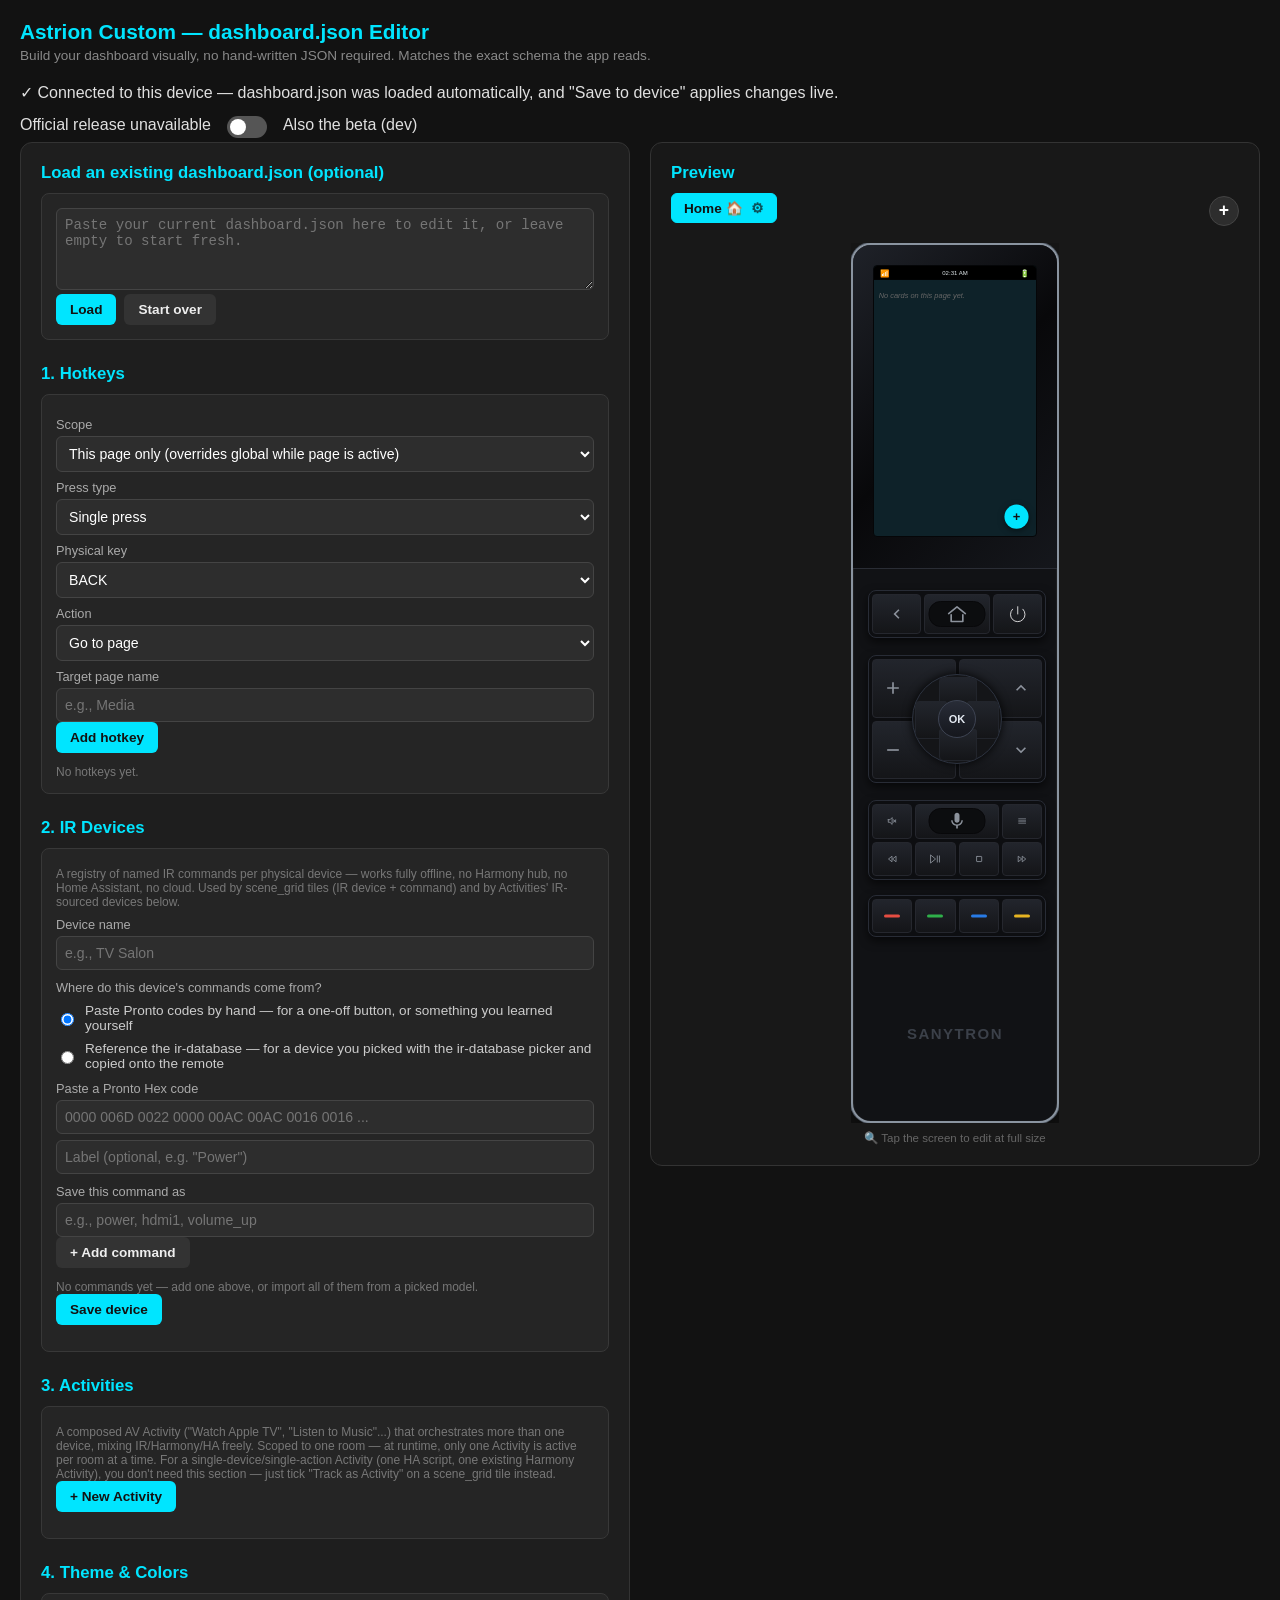
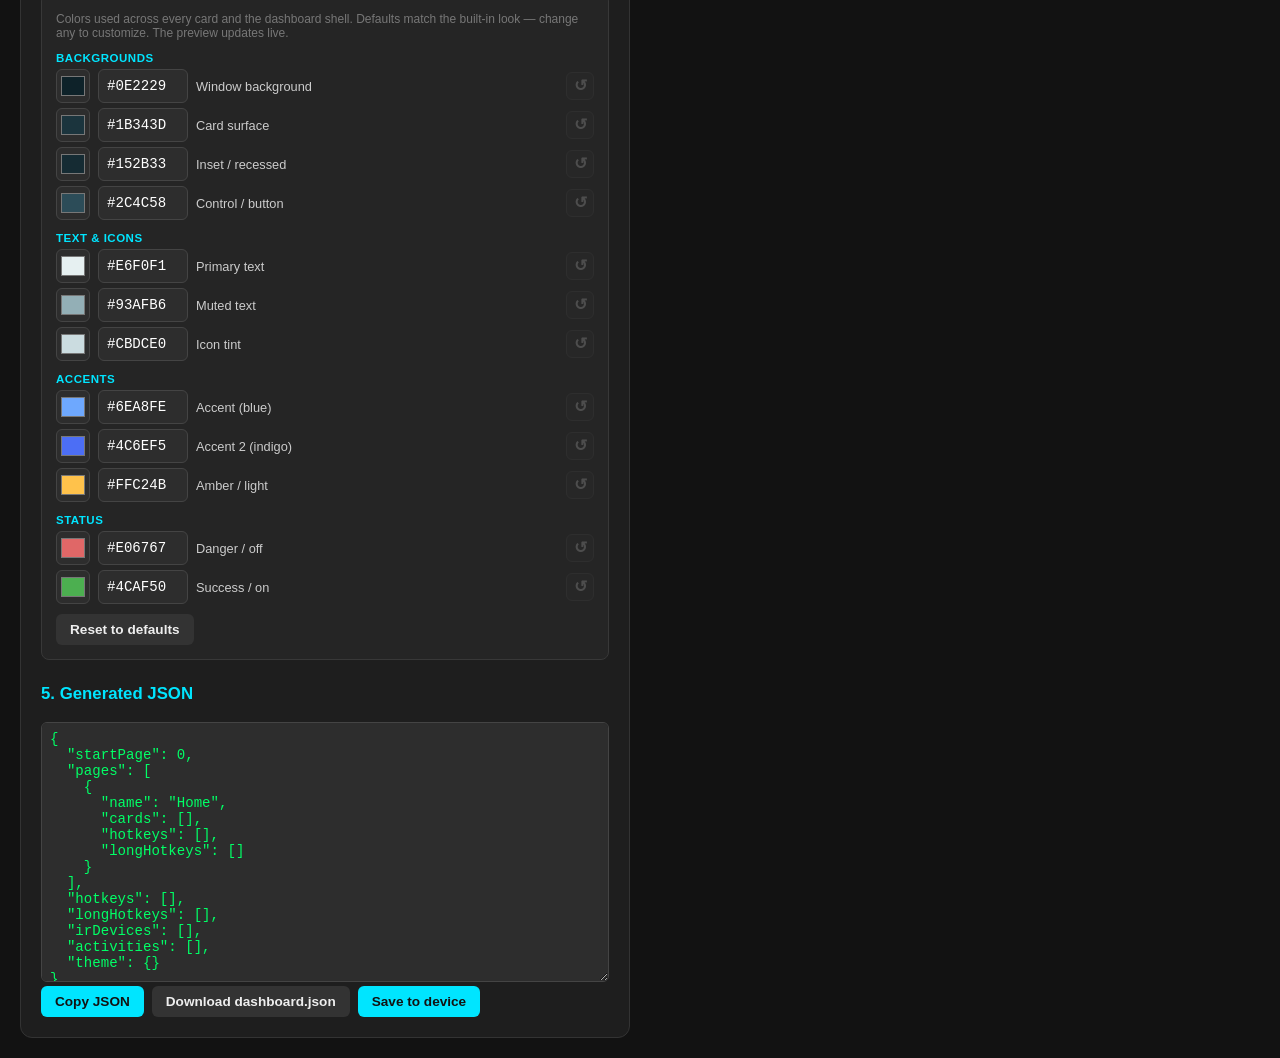
==== commit f68b23be: "feat(i18n): localize the entire dashboard editor UI Migrate every remaining hardcoded string (~640) " ====
--- a/app/src/main/assets/docs/index.html
+++ b/app/src/main/assets/docs/index.html
@@ -3,13 +3,13 @@
 <head>
     <meta charset="UTF-8">
     <meta name="viewport" content="width=device-width, initial-scale=1">
-    <title>Astrion Custom — dashboard.json Editor</title>
+    <title data-i18n="web_ui_title">Astrion Custom — dashboard.json Editor</title>
     <link rel="stylesheet" href="styles.css">
 </head>
 <body>
 
-<h1>Astrion Custom — dashboard.json Editor</h1>
-<div class="subtitle">Build your dashboard visually, no hand-written JSON required. Matches the exact schema the app reads.</div>
+<h1 data-i18n="web_ui_title">Astrion Custom — dashboard.json Editor</h1>
+<div class="subtitle" data-i18n="web_ui_subtitle">Build your dashboard visually, no hand-written JSON required. Matches the exact schema the app reads.</div>
 <div id="deviceModeBanner" class="note" style="display:none"></div>
 
 <div class="release-info-row" style="display:flex;align-items:center;gap:16px;margin-top:6px;flex-wrap:wrap;">
@@ -26,30 +26,30 @@
     <!-- LEFT PANE -->
     <div class="editor-pane">
 
-        <h2>Load an existing dashboard.json (optional)</h2>
-        <div class="section-box">
-            <textarea id="importBox" rows="4" placeholder="Paste your current dashboard.json here to edit it, or leave empty to start fresh."></textarea>
+        <h2 data-i18n="web_ui_load_heading">Load an existing dashboard.json (optional)</h2>
+        <div class="section-box">
+            <textarea id="importBox" rows="4" data-i18n-attr="placeholder:web_ui_import_placeholder" placeholder="Paste your current dashboard.json here to edit it, or leave empty to start fresh."></textarea>
             <div class="btn-row">
-                <button onclick="importJson()">Load</button>
-                <button class="secondary" onclick="resetAll()">Start over</button>
-            </div>
-        </div>
-
-        <h2>1. Hotkeys</h2>
-        <div class="section-box">
-            <label>Scope</label>
+                <button data-i18n="web_ui_load_button" onclick="importJson()">Load</button>
+                <button class="secondary" data-i18n="web_ui_start_over" onclick="resetAll()">Start over</button>
+            </div>
+        </div>
+
+        <h2 data-i18n="web_ui_section_hotkeys">1. Hotkeys</h2>
+        <div class="section-box">
+            <label data-i18n="web_ui_scope_label">Scope</label>
             <select id="hkScope">
-                <option value="page">This page only (overrides global while page is active)</option>
-                <option value="global">Global (every page)</option>
+                <option value="page" data-i18n="web_ui_scope_page">This page only (overrides global while page is active)</option>
+                <option value="global" data-i18n="web_ui_scope_global">Global (every page)</option>
             </select>
 
-            <label>Press type</label>
+            <label data-i18n="web_ui_press_type_label">Press type</label>
             <select id="hkType">
-                <option value="hotkeys">Single press</option>
-                <option value="longHotkeys">Long press (~500ms hold)</option>
+                <option value="hotkeys" data-i18n="web_ui_press_single">Single press</option>
+                <option value="longHotkeys" data-i18n="web_ui_press_long">Long press (~500ms hold)</option>
             </select>
 
-            <label>Physical key</label>
+            <label data-i18n="web_ui_physical_key_label">Physical key</label>
             <select id="hkKey">
                 <option>BACK</option><option>HOME</option><option>POWER</option>
                 <option>VOLUME_UP</option><option>VOLUME_DOWN</option><option>MUTE</option>
@@ -60,55 +60,55 @@
                 <option>RED_BUTTON</option><option>GREEN_BUTTON</option><option>BLUE_BUTTON</option><option>YELLOW_BUTTON</option>
             </select>
 
-            <label>Action</label>
+            <label data-i18n="web_ui_action_label">Action</label>
             <select id="hkAction" onchange="updateHotkeyActionInputs()">
-                <option value="page">Go to page</option>
-                <option value="openOverlay">Open overlay (Settings / Active Activities)</option>
-                <option value="openCurrentActivity">Return to current Activity (for one room)</option>
-                <option value="service">Home Assistant service call</option>
-                <option value="remoteCommand">Home Assistant remote command</option>
-                <option value="harmonyCommand">Harmony IR command (direct to hub)</option>
-                <option value="harmonyActivity">Harmony activity (direct to hub)</option>
+                <option value="page" data-i18n="web_ui_action_page">Go to page</option>
+                <option value="openOverlay" data-i18n="web_ui_action_open_overlay">Open overlay (Settings / Active Activities)</option>
+                <option value="openCurrentActivity" data-i18n="web_ui_action_return_activity">Return to current Activity (for one room)</option>
+                <option value="service" data-i18n="web_ui_action_service">Home Assistant service call</option>
+                <option value="remoteCommand" data-i18n="web_ui_action_remote_command">Home Assistant remote command</option>
+                <option value="harmonyCommand" data-i18n="web_ui_action_harmony_command">Harmony IR command (direct to hub)</option>
+                <option value="harmonyActivity" data-i18n="web_ui_action_harmony_activity">Harmony activity (direct to hub)</option>
             </select>
 
             <div id="dynamicHotkeyInputs"></div>
             <div class="btn-row">
-                <button id="addHotkeyBtn" onclick="addHotkey()">Add hotkey</button>
-                <button id="cancelHotkeyEditBtn" class="secondary" style="display:none" onclick="cancelHotkeyEdit()">Cancel edit</button>
+                <button id="addHotkeyBtn" data-i18n="web_ui_add_hotkey" onclick="addHotkey()">Add hotkey</button>
+                <button id="cancelHotkeyEditBtn" class="secondary" style="display:none" data-i18n="web_cancel_edit" onclick="cancelHotkeyEdit()">Cancel edit</button>
             </div>
             <div id="hotkeysList" style="margin-top:12px"></div>
         </div>
 
-        <h2>2. IR Devices</h2>
-        <div class="section-box">
-            <div class="hint">
+        <h2 data-i18n="web_ui_section_ir_devices">2. IR Devices</h2>
+        <div class="section-box">
+            <div class="hint" data-i18n="web_ui_ir_hint">
                 A registry of named IR commands per physical device — works fully offline,
                 no Harmony hub, no Home Assistant, no cloud. Used by scene_grid tiles
                 (IR device + command) and by Activities' IR-sourced devices below.
             </div>
 
-            <label>Device name</label>
-            <input type="text" id="irDevName" placeholder="e.g., TV Salon">
-
-            <label style="margin-top:10px">Where do this device's commands come from?</label>
+            <label data-i18n="web_ui_device_name_label">Device name</label>
+            <input type="text" id="irDevName" data-i18n-attr="placeholder:web_ui_device_name_placeholder" placeholder="e.g., TV Salon">
+
+            <label style="margin-top:10px" data-i18n="web_ui_ir_source_question">Where do this device's commands come from?</label>
             <label class="inline-check">
                 <input type="radio" name="irSourceMode" value="inline" checked onchange="onIrSourceModeChange()">
-                Paste Pronto codes by hand — for a one-off button, or something you learned yourself
+                <span data-i18n="web_ui_ir_source_inline">Paste Pronto codes by hand — for a one-off button, or something you learned yourself</span>
             </label>
             <label class="inline-check">
                 <input type="radio" name="irSourceMode" value="reference" onchange="onIrSourceModeChange()">
-                Reference the ir-database — for a device you picked with the ir-database picker and copied onto the remote
+                <span data-i18n="web_ui_ir_source_reference">Reference the ir-database — for a device you picked with the ir-database picker and copied onto the remote</span>
             </label>
 
             <div id="irInlineForm">
-                <label style="margin-top:10px">Paste a Pronto Hex code</label>
+                <label style="margin-top:10px" data-i18n="web_ui_pronto_label">Paste a Pronto Hex code</label>
                 <input type="text" id="irManualPronto" placeholder="0000 006D 0022 0000 00AC 00AC 0016 0016 ...">
-                <input type="text" id="irManualLabel" placeholder='Label (optional, e.g. "Power")' style="margin-top:6px">
-
-                <label style="margin-top:10px">Save this command as</label>
-                <input type="text" id="irCommandId" placeholder="e.g., power, hdmi1, volume_up">
+                <input type="text" id="irManualLabel" data-i18n-attr="placeholder:web_ui_command_label_placeholder" placeholder='Label (optional, e.g. "Power")' style="margin-top:6px">
+
+                <label style="margin-top:10px" data-i18n="web_ui_save_command_as">Save this command as</label>
+                <input type="text" id="irCommandId" data-i18n-attr="placeholder:web_ui_command_id_placeholder" placeholder="e.g., power, hdmi1, volume_up">
                 <div class="btn-row">
-                    <button type="button" class="secondary" onclick="addIrCommand()">+ Add command</button>
+                    <button type="button" class="secondary" data-i18n="web_ui_add_command" onclick="addIrCommand()">+ Add command</button>
                 </div>
 
                 <div id="irCommandsList" style="margin-top:12px"></div>
@@ -116,38 +116,36 @@
 
             <div id="irRefForm" style="display:none">
                 <div class="hint" style="margin-top:10px" id="irRefHint">
-                    Must match exactly what you copied into <code>/sdcard/astrion/ir-database/</code> on the
-                    remote — the app resolves the actual commands from that file at runtime, this builder
-                    never touches ir-database/ itself.
+                    <span data-i18n="web_ui_irref_hint_1">Must match exactly what you copied into </span><code>/sdcard/astrion/ir-database/</code><span data-i18n="web_ui_irref_hint_2"> on the remote — the app resolves the actual commands from that file at runtime, this builder never touches ir-database/ itself.</span>
                 </div>
 
                 <div id="irOnDeviceQuickPick" style="display:none">
-                    <label style="margin-top:10px">Already on this remote — pick one</label>
-                    <select id="irOnDeviceCategory" onchange="onIrOnDeviceCategoryChange()"><option value="">— category —</option></select>
-                    <select id="irOnDeviceBrand" onchange="onIrOnDeviceBrandChange()" disabled><option value="">— select a category first —</option></select>
-                    <select id="irOnDeviceModel" onchange="onIrOnDeviceModelChange()" disabled><option value="">— select a brand first —</option></select>
-                </div>
-
-                <label style="margin-top:10px">Category</label>
+                    <label style="margin-top:10px" data-i18n="web_ui_ir_ondevice_label">Already on this remote — pick one</label>
+                    <select id="irOnDeviceCategory" onchange="onIrOnDeviceCategoryChange()"><option value="" data-i18n="web_ui_pick_category">— category —</option></select>
+                    <select id="irOnDeviceBrand" onchange="onIrOnDeviceBrandChange()" disabled><option value="" data-i18n="web_ui_pick_brand_disabled">— select a category first —</option></select>
+                    <select id="irOnDeviceModel" onchange="onIrOnDeviceModelChange()" disabled><option value="" data-i18n="web_ui_pick_model_disabled">— select a brand first —</option></select>
+                </div>
+
+                <label style="margin-top:10px" data-i18n="web_ui_category_label">Category</label>
                 <select id="irRefCategory"></select>
-                <label>Brand</label>
-                <input type="text" id="irRefBrand" placeholder="e.g., LG">
-                <label>Model</label>
-                <input type="text" id="irRefModel" placeholder="e.g., OLED65B8">
-                <label style="margin-top:10px">Known command ids (optional, comma-separated — just for autocomplete below and in scene_grid tiles)</label>
+                <label data-i18n="web_ui_brand_label">Brand</label>
+                <input type="text" id="irRefBrand" data-i18n-attr="placeholder:web_ui_brand_placeholder" placeholder="e.g., LG">
+                <label data-i18n="web_ui_model_label">Model</label>
+                <input type="text" id="irRefModel" data-i18n-attr="placeholder:web_ui_model_placeholder" placeholder="e.g., OLED65B8">
+                <label style="margin-top:10px" data-i18n="web_ui_known_commands_label">Known command ids (optional, comma-separated — just for autocomplete below and in scene_grid tiles)</label>
                 <input type="text" id="irRefKnownCommands" placeholder="power, hdmi1, volume_up, mute">
             </div>
 
             <div class="btn-row">
-                <button id="saveIrDeviceBtn" onclick="saveIrDevice()">Save device</button>
-                <button id="cancelIrDeviceEditBtn" class="secondary" style="display:none" onclick="cancelIrDeviceEdit()">Cancel edit</button>
+                <button id="saveIrDeviceBtn" data-i18n="web_ui_save_device" onclick="saveIrDevice()">Save device</button>
+                <button id="cancelIrDeviceEditBtn" class="secondary" style="display:none" data-i18n="web_cancel_edit" onclick="cancelIrDeviceEdit()">Cancel edit</button>
             </div>
             <div id="irDevicesList" style="margin-top:12px"></div>
         </div>
 
-        <h2>3. Activities</h2>
-        <div class="section-box">
-            <div class="hint">
+        <h2 data-i18n="web_ui_section_activities">3. Activities</h2>
+        <div class="section-box">
+            <div class="hint" data-i18n="web_ui_activities_hint">
                 A composed AV Activity ("Watch Apple TV", "Listen to Music"...) that
                 orchestrates more than one device, mixing IR/Harmony/HA freely. Scoped
                 to one room — at runtime, only one Activity is active per room at a
@@ -156,29 +154,29 @@
                 "Track as Activity" on a scene_grid tile instead.
             </div>
             <div class="btn-row">
-                <button onclick="startActivityWizard()">+ New Activity</button>
+                <button data-i18n="web_ui_new_activity_button" onclick="startActivityWizard()">+ New Activity</button>
             </div>
             <div id="activitiesList" style="margin-top:12px"></div>
         </div>
 
-        <h2>4. Theme & Colors</h2>
+        <h2 data-i18n="web_ui_section_theme">4. Theme &amp; Colors</h2>
         <div class="section-box" id="themeBox"></div>
 
-        <h2>5. Generated JSON</h2>
+        <h2 data-i18n="web_ui_section_json">5. Generated JSON</h2>
         <textarea id="jsonOutput" readonly></textarea>
         <div class="btn-row">
-            <button onclick="copyJson()">Copy JSON</button>
-            <button class="secondary" onclick="downloadJson()">Download dashboard.json</button>
-            <button id="saveToDeviceBtn" style="display:none" onclick="saveDashboardToDevice()">Save to device</button>
+            <button data-i18n="web_ui_copy_json" onclick="copyJson()">Copy JSON</button>
+            <button class="secondary" data-i18n="web_ui_download_json" onclick="downloadJson()">Download dashboard.json</button>
+            <button id="saveToDeviceBtn" style="display:none" data-i18n="web_ui_save_to_device" onclick="saveDashboardToDevice()">Save to device</button>
         </div>
     </div>
 
     <!-- RIGHT PANE -->
     <div class="preview-pane">
-        <h2 style="margin-top:0">Preview</h2>
+        <h2 style="margin-top:0" data-i18n="web_ui_preview">Preview</h2>
         <div class="ha-toolbar">
             <div id="tabs" class="tabs"></div>
-            <button type="button" class="ha-icon-btn" title="Add page" onclick="openPageDialog(null)">+</button>
+            <button type="button" class="ha-icon-btn" data-i18n-attr="title:web_modal_add_page" title="Add page" onclick="openPageDialog(null)">+</button>
         </div>
         <div class="remote-frame-scale-wrap">
             <div class="remote-frame">
@@ -192,7 +190,7 @@
                                 <span class="sb-battery">🔋</span>
                             </div>
                             <div id="content" class="remote-screen-content"></div>
-                            <button type="button" class="preview-add-fab" title="Add card" onclick="event.stopPropagation(); openCardDialog(null)">+</button>
+                            <button type="button" class="preview-add-fab" data-i18n-attr="title:web_modal_add_card" title="Add card" onclick="event.stopPropagation(); openCardDialog(null)">+</button>
                         </div>
                     </div>
                 </div>
@@ -237,10 +235,10 @@
                         </button>
                     </div>
                     <div class="hw-dpad">
-                        <button class="dpad-btn dpad-top" title="Haut" data-hwkey="UP"></button>
-                        <button class="dpad-btn dpad-right" title="Droite" data-hwkey="RIGHT"></button>
-                        <button class="dpad-btn dpad-left" title="Gauche" data-hwkey="LEFT"></button>
-                        <button class="dpad-btn dpad-bottom" title="Bas" data-hwkey="DOWN"></button>
+                        <button class="dpad-btn dpad-top" title="Up" data-hwkey="UP"></button>
+                        <button class="dpad-btn dpad-right" title="Right" data-hwkey="RIGHT"></button>
+                        <button class="dpad-btn dpad-left" title="Left" data-hwkey="LEFT"></button>
+                        <button class="dpad-btn dpad-bottom" title="Down" data-hwkey="DOWN"></button>
                         <button class="dpad-ok" data-hwkey="CENTER">OK</button>
                     </div>
                 </div>
@@ -296,61 +294,61 @@
 
             </div>
         </div>
-        <div class="remote-tap-hint">🔍 Tap the screen to edit at full size</div>
+        <div class="remote-tap-hint" data-i18n="web_ui_tap_hint">🔍 Tap the screen to edit at full size</div>
         <div id="hotkeysInfo"></div>
     </div>
 </div>
 
 <div id="previewModal" class="preview-modal" onclick="if (event.target === this) closePreviewModal()">
     <div class="preview-modal-inner">
-        <button class="preview-modal-close" onclick="closePreviewModal()">✕ Close</button>
+        <button class="preview-modal-close" data-i18n="web_modal_close" onclick="closePreviewModal()">✕ Close</button>
         <div id="modalScreenSlot"></div>
     </div>
 </div>
 
 <div id="cardEditorModal" class="preview-modal" onclick="if (event.target === this) cancelCardEdit()">
     <div class="preview-modal-inner ha-dialog">
-        <button class="preview-modal-close" onclick="cancelCardEdit()">✕ Close</button>
-        <h2 style="margin-top:0" id="cardEditorTitle">Add card</h2>
-        <div class="section-box">
-            <label>Card type</label>
+        <button class="preview-modal-close" data-i18n="web_modal_close" onclick="cancelCardEdit()">✕ Close</button>
+        <h2 style="margin-top:0" id="cardEditorTitle" data-i18n="web_modal_add_card">Add card</h2>
+        <div class="section-box">
+            <label data-i18n="web_modal_card_type">Card type</label>
             <select id="cardTypeSelect" onchange="updateCardFormInputs()">
-                <optgroup label="Common">
-                    <option value="title">Title (title)</option>
-                    <option value="light">Light (light)</option>
-                    <option value="switch">Switch (switch)</option>
-                    <option value="cover">Cover / Shutter (cover)</option>
-                    <option value="fan">Fan (fan)</option>
-                    <option value="climate">Climate (climate)</option>
-                    <option value="source_select">Source selector (source_select)</option>
-                    <option value="select">Select / dropdown (select)</option>
+                <optgroup data-i18n-attr="label:web_modal_optgroup_common" label="Common">
+                    <option value="title" data-i18n="web_modal_type_title">Title (title)</option>
+                    <option value="light" data-i18n="web_modal_type_light">Light (light)</option>
+                    <option value="switch" data-i18n="web_modal_type_switch">Switch (switch)</option>
+                    <option value="cover" data-i18n="web_modal_type_cover">Cover / Shutter (cover)</option>
+                    <option value="fan" data-i18n="web_modal_type_fan">Fan (fan)</option>
+                    <option value="climate" data-i18n="web_modal_type_climate">Climate (climate)</option>
+                    <option value="source_select" data-i18n="web_modal_type_source_select">Source selector (source_select)</option>
+                    <option value="select" data-i18n="web_modal_type_select">Select / dropdown (select)</option>
                 </optgroup>
-                <optgroup label="Grids">
-                    <option value="button_grid">Button grid (button_grid)</option>
-                    <option value="scene_grid">Scene grid (scene_grid)</option>
+                <optgroup data-i18n-attr="label:web_modal_optgroup_grids" label="Grids">
+                    <option value="button_grid" data-i18n="web_modal_type_button_grid">Button grid (button_grid)</option>
+                    <option value="scene_grid" data-i18n="web_modal_type_scene_grid">Scene grid (scene_grid)</option>
                 </optgroup>
-                <optgroup label="Remotes">
-                    <option value="apple_tv_remote">Apple TV remote (apple_tv_remote)</option>
-                    <option value="tv_remote">TV / media remote (tv_remote)</option>
+                <optgroup data-i18n-attr="label:web_modal_optgroup_remotes" label="Remotes">
+                    <option value="apple_tv_remote" data-i18n="web_modal_type_apple_tv_remote">Apple TV remote (apple_tv_remote)</option>
+                    <option value="tv_remote" data-i18n="web_modal_type_tv_remote">TV / media remote (tv_remote)</option>
                 </optgroup>
-                <optgroup label="Advanced (raw options)">
-                    <option value="clock_weather">Clock &amp; weather (clock_weather)</option>
-                    <option value="media_player">Media player (media_player)</option>
-                    <option value="camera">Camera (camera)</option>
-                    <option value="speaker_group">Speaker group (speaker_group)</option>
-                    <option value="monitor">System monitor (monitor)</option>
-                    <option value="picture_elements">Picture elements (picture_elements)</option>
-                    <option value="plex">Plex (plex)</option>
-                    <option value="row">Row layout (row)</option>
-                    <option value="vacuum">Vacuum (vacuum)</option>
-                    <option value="custom">Other / custom type…</option>
+                <optgroup data-i18n-attr="label:web_modal_optgroup_advanced" label="Advanced (raw options)">
+                    <option value="clock_weather" data-i18n="web_modal_type_clock_weather">Clock &amp; weather (clock_weather)</option>
+                    <option value="media_player" data-i18n="web_modal_type_media_player">Media player (media_player)</option>
+                    <option value="camera" data-i18n="web_modal_type_camera">Camera (camera)</option>
+                    <option value="speaker_group" data-i18n="web_modal_type_speaker_group">Speaker group (speaker_group)</option>
+                    <option value="monitor" data-i18n="web_modal_type_monitor">System monitor (monitor)</option>
+                    <option value="picture_elements" data-i18n="web_modal_type_picture_elements">Picture elements (picture_elements)</option>
+                    <option value="plex" data-i18n="web_modal_type_plex">Plex (plex)</option>
+                    <option value="row" data-i18n="web_modal_type_row">Row layout (row)</option>
+                    <option value="vacuum" data-i18n="web_modal_type_vacuum">Vacuum (vacuum)</option>
+                    <option value="custom" data-i18n="web_modal_type_custom">Other / custom type…</option>
                 </optgroup>
             </select>
 
             <div id="dynamicCardInputs"></div>
             <div class="btn-row">
-                <button id="addCardBtn" onclick="addCardToPage()">Add card to page</button>
-                <button id="cancelCardEditBtn" class="secondary" onclick="cancelCardEdit()">Cancel</button>
+                <button id="addCardBtn" data-i18n="web_modal_add_card_to_page" onclick="addCardToPage()">Add card to page</button>
+                <button id="cancelCardEditBtn" class="secondary" data-i18n="web_cancel" onclick="cancelCardEdit()">Cancel</button>
             </div>
         </div>
     </div>
@@ -358,16 +356,16 @@
 
 <div id="pageDialogModal" class="preview-modal" onclick="if (event.target === this) closePageDialog()">
     <div class="preview-modal-inner ha-dialog">
-        <button class="preview-modal-close" onclick="closePageDialog()">✕ Close</button>
-        <h2 style="margin-top:0" id="pageDialogTitle">Add page</h2>
-        <div class="section-box">
-            <label>Page name</label>
-            <input type="text" id="pageDialogName" placeholder="e.g., Living Room, Apple TV...">
-            <label style="margin-top:10px">Parent page (optional)</label>
+        <button class="preview-modal-close" data-i18n="web_modal_close" onclick="closePageDialog()">✕ Close</button>
+        <h2 style="margin-top:0" id="pageDialogTitle" data-i18n="web_modal_add_page">Add page</h2>
+        <div class="section-box">
+            <label data-i18n="web_modal_page_name">Page name</label>
+            <input type="text" id="pageDialogName" data-i18n-attr="placeholder:web_modal_page_name_placeholder" placeholder="e.g., Living Room, Apple TV...">
+            <label style="margin-top:10px" data-i18n="web_modal_parent_page_label">Parent page (optional)</label>
             <select id="pageDialogParent" onchange="onPageDialogParentChange()"></select>
-            <div class="hint" style="margin-top:4px">Makes this a child page — navigate to it via a card's own "Page to open" (e.g. a scene_grid tile), and a physical button jumps back to the parent automatically.</div>
+            <div class="hint" style="margin-top:4px" data-i18n="web_modal_parent_hint">Makes this a child page — navigate to it via a card's own "Page to open" (e.g. a scene_grid tile), and a physical button jumps back to the parent automatically.</div>
             <div id="pageDialogParentKeyRow" style="display:none">
-                <label style="margin-top:10px">Return-to-parent button</label>
+                <label style="margin-top:10px" data-i18n="web_modal_parent_key_label">Return-to-parent button</label>
                 <select id="pageDialogParentKey">
                     <option>BACK</option><option>HOME</option><option>POWER</option>
                     <option>VOLUME_UP</option><option>VOLUME_DOWN</option><option>MUTE</option>
@@ -377,13 +375,13 @@
                     <option>REWIND</option><option>PLAY</option><option>STOP</option><option>FASTFORWARD</option>
                     <option>RED_BUTTON</option><option>GREEN_BUTTON</option><option>BLUE_BUTTON</option><option>YELLOW_BUTTON</option>
                 </select>
-                <div class="hint" style="margin-top:4px">Defaults to BACK. Pick a different button if BACK is already used for something else on this page, or if you'd rather reserve BACK entirely. If this page also binds its own hotkey on the chosen button, that hotkey wins and the parent-jump is skipped.</div>
-            </div>
-            <label class="inline-check" style="margin-top:10px"><input type="checkbox" id="pageDialogStart"> Start page (shown on launch)</label>
+                <div class="hint" style="margin-top:4px" data-i18n="web_modal_parent_key_hint">Defaults to BACK. Pick a different button if BACK is already used for something else on this page, or if you'd rather reserve BACK entirely. If this page also binds its own hotkey on the chosen button, that hotkey wins and the parent-jump is skipped.</div>
+            </div>
+            <label class="inline-check" style="margin-top:10px"><input type="checkbox" id="pageDialogStart"> <span data-i18n="web_modal_start_page">Start page (shown on launch)</span></label>
             <div class="btn-row" style="margin-top:12px">
-                <button onclick="savePageDialog()">Save</button>
-                <button class="secondary" onclick="closePageDialog()">Cancel</button>
-                <button id="pageDialogDeleteBtn" class="danger" style="display:none" onclick="deletePageFromDialog()">Delete page</button>
+                <button data-i18n="web_save" onclick="savePageDialog()">Save</button>
+                <button class="secondary" data-i18n="web_cancel" onclick="closePageDialog()">Cancel</button>
+                <button id="pageDialogDeleteBtn" class="danger" style="display:none" data-i18n="web_delete_page" onclick="deletePageFromDialog()">Delete page</button>
             </div>
         </div>
     </div>
@@ -391,15 +389,15 @@
 
 <div id="activityWizardModal" class="preview-modal" onclick="if (event.target === this) closeActivityWizard()">
     <div class="preview-modal-inner ha-dialog">
-        <button class="preview-modal-close" onclick="closeActivityWizard()">✕ Close</button>
-        <h2 style="margin-top:0" id="activityWizardTitle">New Activity</h2>
+        <button class="preview-modal-close" data-i18n="web_modal_close" onclick="closeActivityWizard()">✕ Close</button>
+        <h2 style="margin-top:0" id="activityWizardTitle" data-i18n="web_modal_new_activity">New Activity</h2>
         <div id="wizStepLabel" class="hint" style="margin-bottom:10px"></div>
         <div class="section-box">
             <div id="wizBody"></div>
             <div class="btn-row" style="margin-top:14px">
-                <button id="wizBackBtn" class="secondary" onclick="wizardBack()">Back</button>
-                <button id="wizNextBtn" onclick="wizardNext()">Next</button>
-                <button id="wizSaveBtn" style="display:none" onclick="saveActivityWizard()">Save Activity</button>
+                <button id="wizBackBtn" class="secondary" data-i18n="web_back" onclick="wizardBack()">Back</button>
+                <button id="wizNextBtn" data-i18n="web_next" onclick="wizardNext()">Next</button>
+                <button id="wizSaveBtn" style="display:none" data-i18n="web_modal_save_activity" onclick="saveActivityWizard()">Save Activity</button>
             </div>
         </div>
     </div>
@@ -407,15 +405,16 @@
 
 <div id="iconPickerModal" class="preview-modal" onclick="if (event.target === this) closeIconPicker()">
     <div class="preview-modal-inner icon-picker-inner">
-        <button class="preview-modal-close" onclick="closeIconPicker()">✕ Close</button>
-        <h2 style="margin-top:0">Choose an icon</h2>
-        <div class="hint">Icons already uploaded via the "Icons" section on the device's home page (<code>/</code>).</div>
+        <button class="preview-modal-close" data-i18n="web_modal_close" onclick="closeIconPicker()">✕ Close</button>
+        <h2 style="margin-top:0" data-i18n="web_modal_choose_icon">Choose an icon</h2>
+        <div class="hint"><span data-i18n="web_modal_icon_hint_1">Icons already uploaded via the "Icons" section on the device's home page (</span><code>/</code>).</div>
         <div id="iconPickerGrid" class="icon-picker-grid"></div>
     </div>
 </div>
 
 <div id="toast" class="toast"></div>
 
+<script src="js/i18n.js"></script>
 <script src="js/mocks.js"></script>
 <script src="js/pages.js"></script>
 <script src="js/cards.js"></script>
@@ -427,6 +426,6 @@
 <script src="js/export.js"></script>
 <script src="js/preview.js"></script>
 <script src="js/device.js"></script>
-<script>applyUiI18n(); initEditor(); loadStableBadge();</script>
+<script>I18N.ready.then(() => { initEditor(); loadStableBadge(); applyUiI18n(); });</script>
 </body>
 </html>
